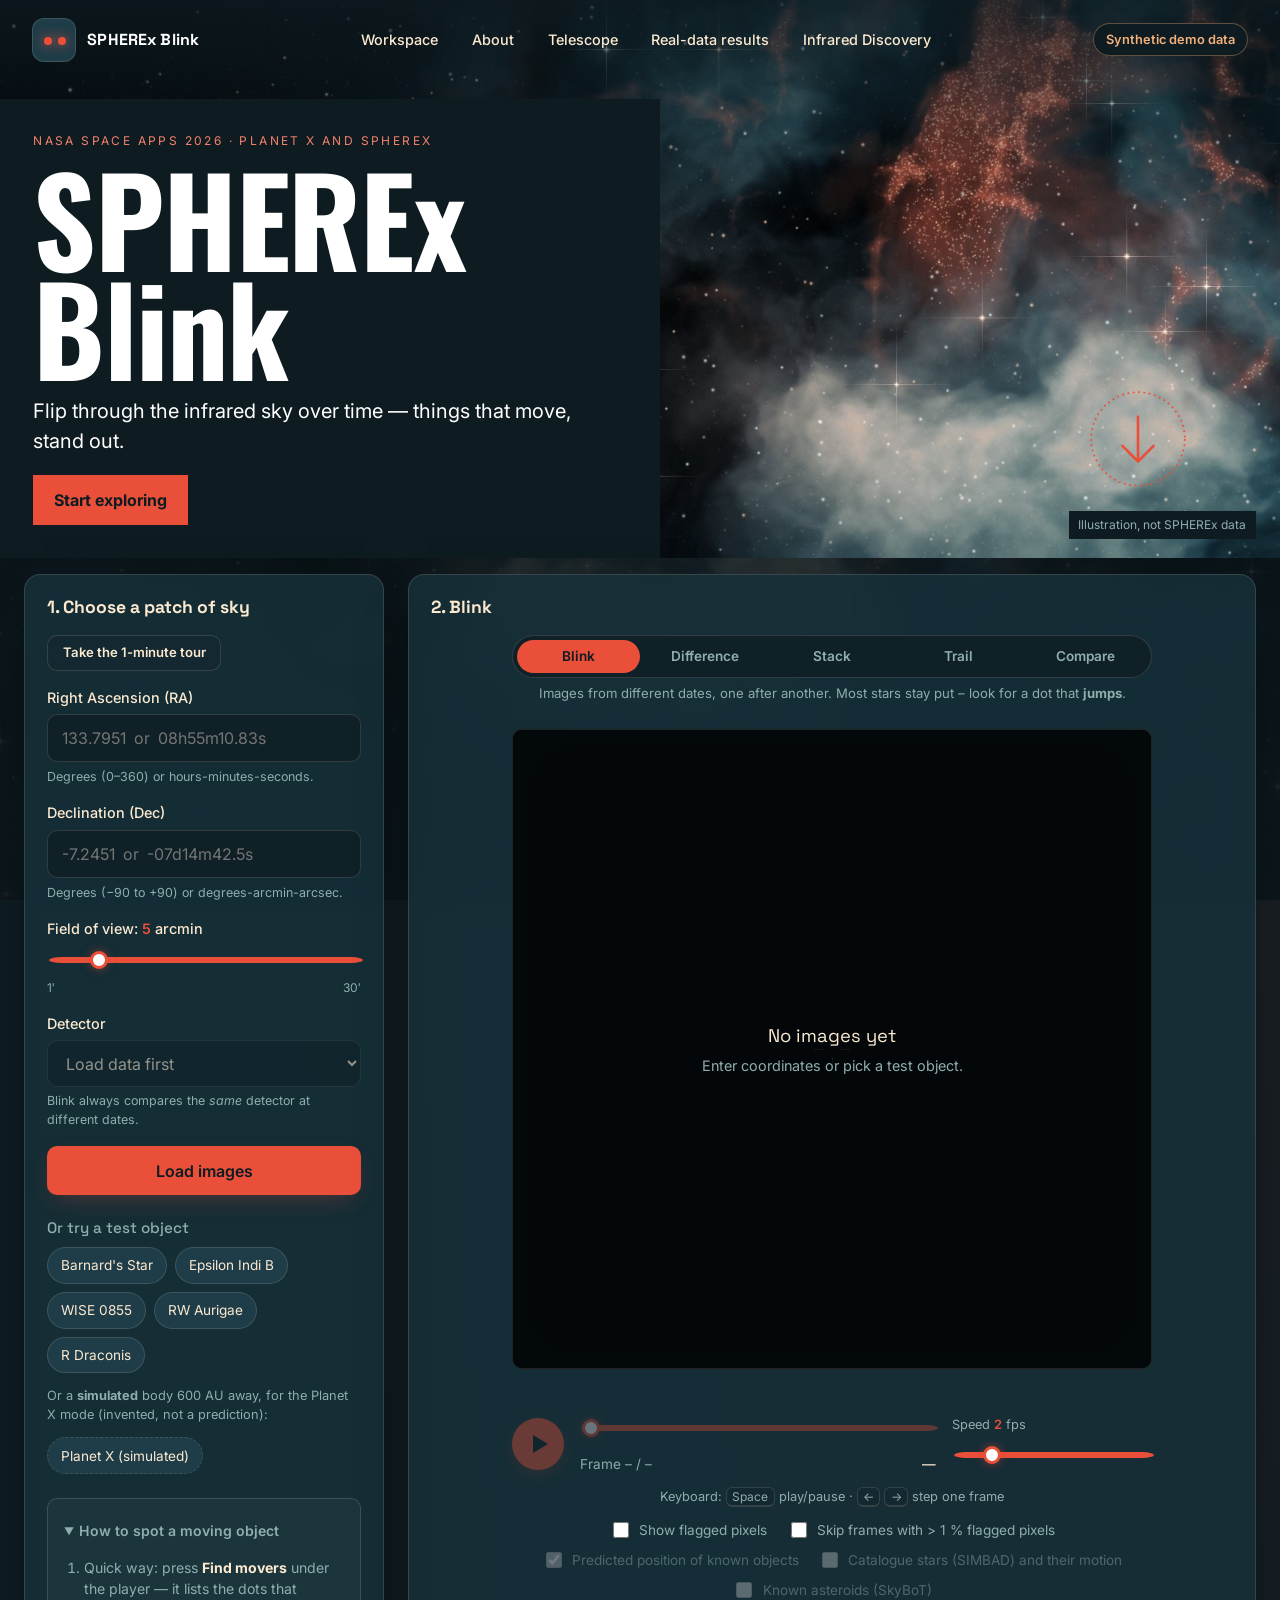
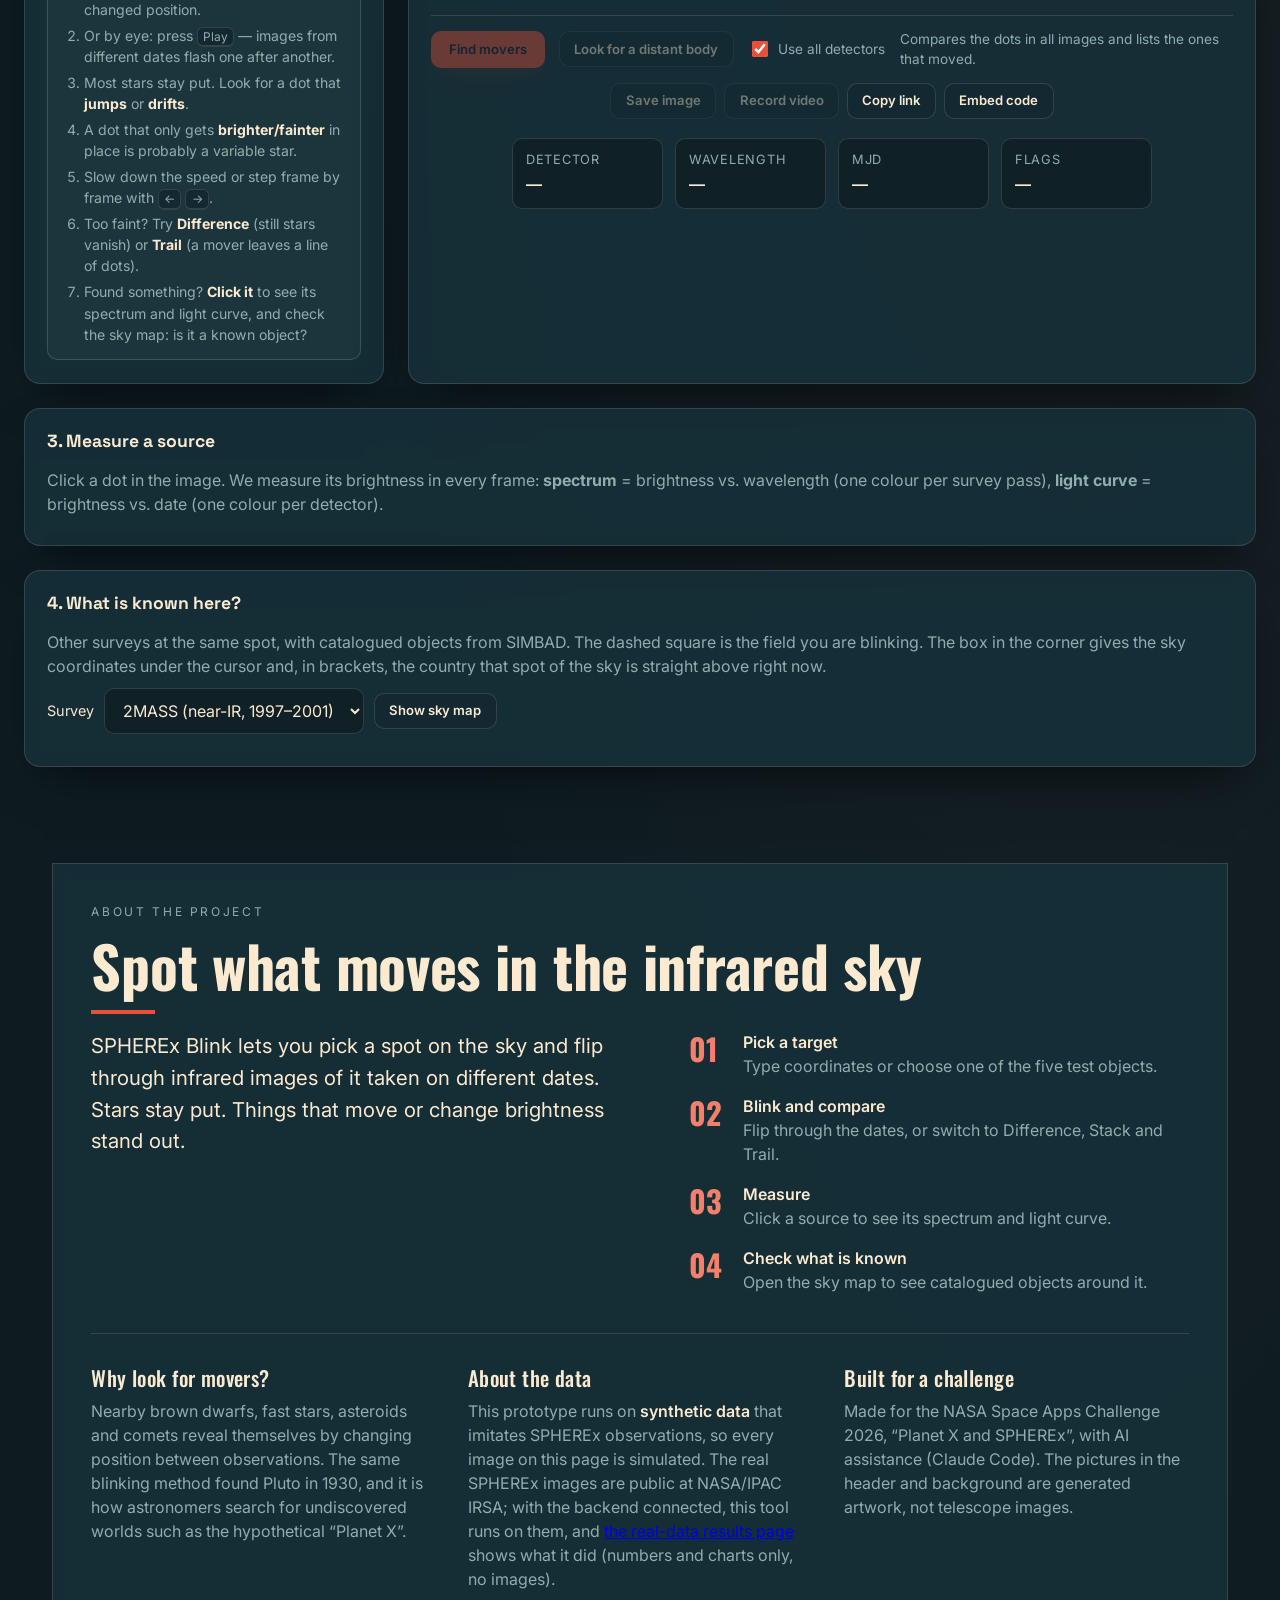
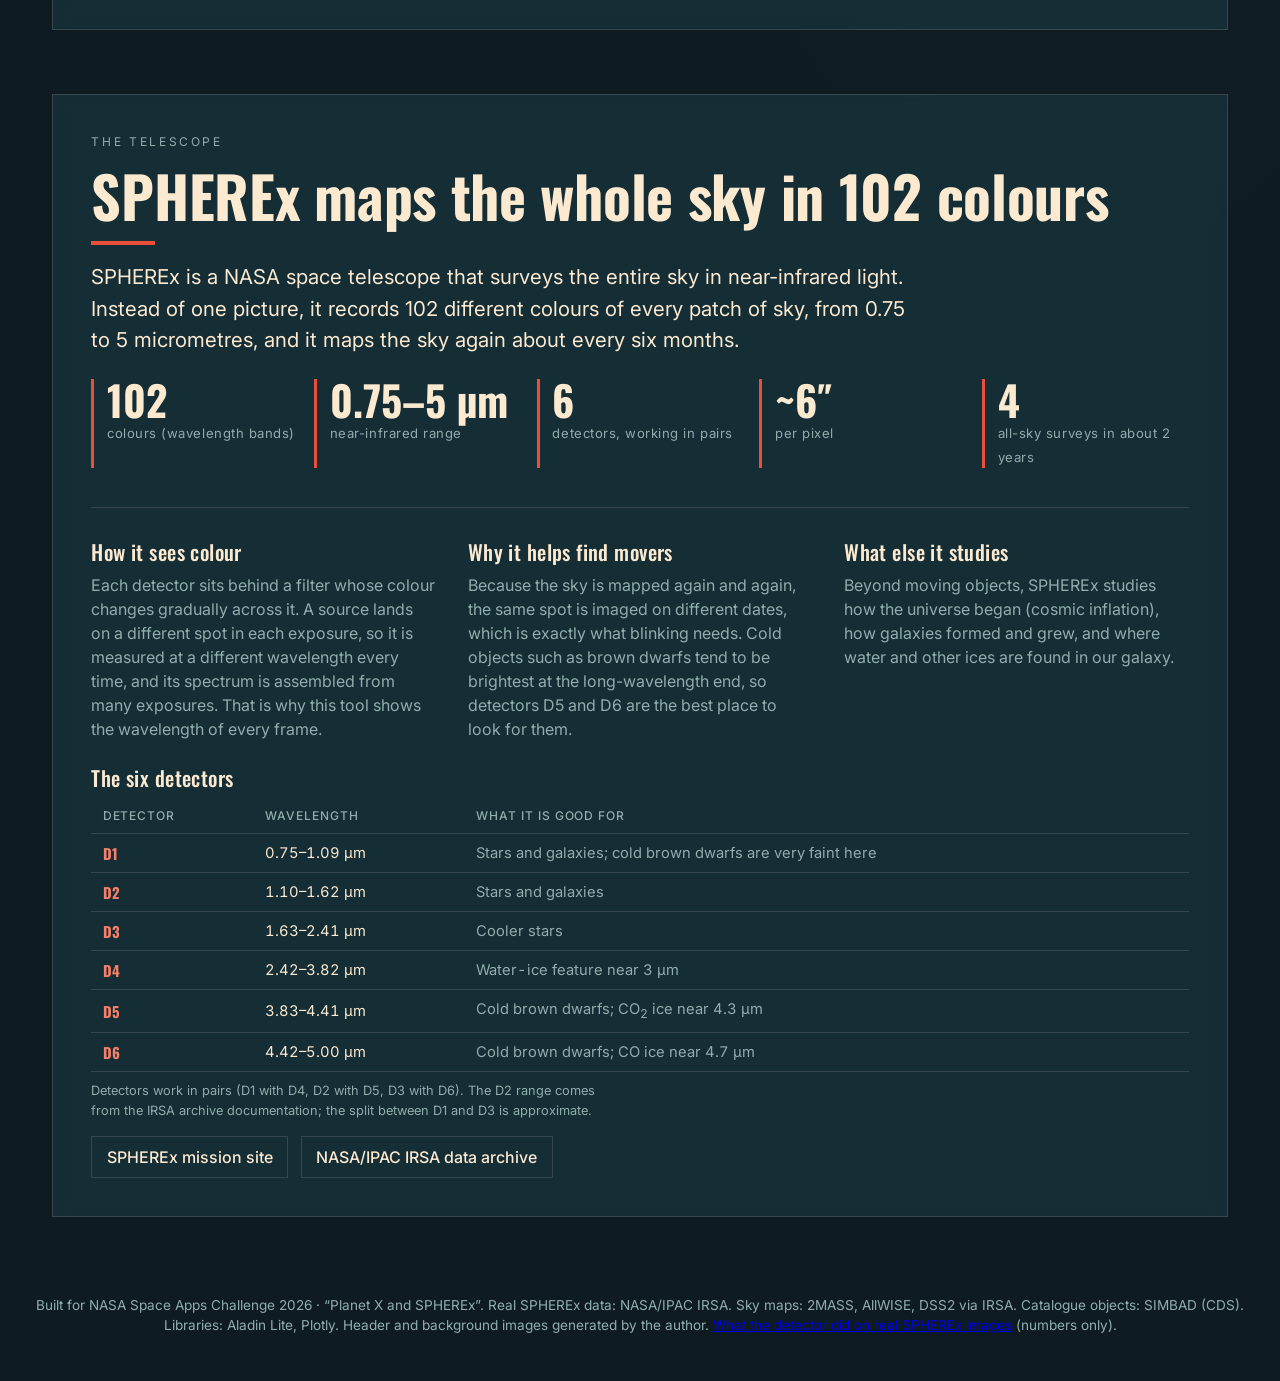
==== frontend/index.html @ 2040c8c5 "Link infrared source explorer from SPHEREx homepage" ====
<!DOCTYPE html>
<html lang="en">
<head>
  <meta charset="UTF-8">
  <meta name="viewport" content="width=device-width, initial-scale=1.0">
  <title>SPHEREx Blink – Spot Moving Objects in the Infrared Sky</title>
  <meta name="description" content="Enter sky coordinates and blink through NASA SPHEREx near-infrared images taken at different times to spot moving objects like brown dwarfs, nearby stars and asteroids.">

  <!-- Google Fonts: Space Grotesk for headings, Inter for body text -->
  <link rel="preconnect" href="https://fonts.googleapis.com">
  <link rel="preconnect" href="https://fonts.gstatic.com" crossorigin>
  <link href="https://fonts.googleapis.com/css2?family=Inter:wght@400;500;600&family=Oswald:wght@500;700&family=Space+Grotesk:wght@500;700&display=swap" rel="stylesheet">

  <script>if (/[?&]embed=1(&|$)/.test(location.search)) document.documentElement.classList.add("embed");</script>   <!-- ?embed=1: workspace only, for an <iframe> -->
  <link rel="stylesheet" href="css/styles.css?v=12">
</head>
<body>
  <!-- Decorative animated starfield behind everything (pure CSS, aria-hidden) -->
  <div class="sky-bg" aria-hidden="true"></div>

  <!-- Hero header: big banner. The picture is a decorative illustration generated by
       scratch/make_nebula.py (own work, no third-party pixels), not SPHEREx data. -->
  <header class="hero" id="top">
    <div class="hero-top">
      <a class="hero-logo" href="#top"><span class="brand-logo" aria-hidden="true"></span><span>SPHEREx Blink</span></a>
      <nav class="hero-nav" aria-label="Page sections"><a href="#workspace">Workspace</a><a href="#about">About</a><a href="#telescope">Telescope</a><a href="results.html">Real-data results</a><a href="infrared-discovery.html">Infrared Discovery</a></nav>
      <span class="badge" id="data-source-badge" title="Which data source is active">Synthetic demo data</span>
    </div>
    <div class="hero-title">
      <p class="hero-eyebrow">NASA Space Apps 2026 &middot; Planet X and SPHEREx</p>
      <h1><span>SPHEREx</span><span>Blink</span></h1>
      <p class="hero-tag">Flip through the infrared sky over time &mdash; things that move, stand out.</p>
      <a class="hero-cta" href="#workspace">Start exploring</a>
    </div>
    <a class="hero-scroll" href="#workspace" aria-label="Scroll down to the workspace">
      <svg viewBox="0 0 120 120" aria-hidden="true" focusable="false">
        <circle class="ring" cx="60" cy="60" r="54" fill="none" stroke="currentColor" stroke-width="2" stroke-dasharray="2 4.2"/>
        <path d="M60 34v50M42 68l18 18 18-18" fill="none" stroke="currentColor" stroke-width="3" stroke-linecap="round" stroke-linejoin="round"/>
      </svg>
    </a>
    <p class="hero-credit">Illustration, not SPHEREx data</p>
  </header>

  <!-- Only visible with ?embed=1 (the banner, which holds the data badge, is hidden then): say what the data is -->
  <p class="embed-note" id="embed-note"></p>

  <main class="layout" id="workspace">
    <!-- ============ LEFT: search controls ============ -->
    <section class="panel controls" aria-labelledby="controls-title">
      <h2 id="controls-title">1. Choose a patch of sky</h2>
      <p class="tour-launch"><button type="button" class="btn btn-small" id="tour-btn">Take the 1-minute tour</button></p>

      <form id="search-form" novalidate>
        <div class="field">
          <label for="ra-input">Right Ascension (RA)</label>
          <input id="ra-input" name="ra" type="text" inputmode="decimal" autocomplete="off"
                 placeholder="133.7951  or  08h55m10.83s" aria-describedby="ra-help ra-error">
          <small id="ra-help" class="help">Degrees (0–360) or hours-minutes-seconds.</small>
          <small id="ra-error" class="error-text" role="alert"></small>
        </div>

        <div class="field">
          <label for="dec-input">Declination (Dec)</label>
          <input id="dec-input" name="dec" type="text" inputmode="decimal" autocomplete="off"
                 placeholder="-7.2451  or  -07d14m42.5s" aria-describedby="dec-help dec-error">
          <small id="dec-help" class="help">Degrees (−90 to +90) or degrees-arcmin-arcsec.</small>
          <small id="dec-error" class="error-text" role="alert"></small>
        </div>

        <div class="field">
          <label for="fov-input">Field of view: <output id="fov-value" for="fov-input">5</output> arcmin</label>
          <input id="fov-input" name="fov" type="range" min="1" max="30" step="1" value="5">
          <div class="range-scale" aria-hidden="true"><span>1′</span><span>30′</span></div>
        </div>

        <div class="field">
          <label for="det-select">Detector</label>
          <!-- Options are filled from the data (step 4). Disabled until we have data. -->
          <select id="det-select" name="det" disabled>
            <option value="">Load data first</option>
          </select>
          <small class="help">Blink always compares the <em>same</em> detector at different dates.</small>
        </div>

        <button type="submit" id="load-btn" class="btn btn-primary">
          <span class="btn-label">Load images</span>
        </button>
      </form>

      <div class="quick-picks">
        <h3>Or try a test object</h3>
        <!-- Buttons get their coordinates from js/targets.js (step 2) -->
        <div id="quick-pick-list" class="chip-list" role="group" aria-label="Test objects"></div>
        <!-- Only with synthetic data: the simulated body exists in js/data/mockSource.js, not in the sky -->
        <div id="planetx-block" class="planetx-block">
          <p class="muted small">Or a <strong>simulated</strong> body 600 AU away, for the Planet X mode (invented, not a prediction):</p>
          <div class="chip-list"><button type="button" class="chip chip-sim" id="planetx-demo-btn" title="Loads a 30 arcmin field with a simulated distant body, then press Look for a distant body">Planet X (simulated)</button></div>
        </div>
      </div>

      <details class="hint" open>
        <summary>How to spot a moving object</summary>
        <ol>
          <li>Quick way: press <strong>Find movers</strong> under the player &mdash; it lists the dots that changed position.</li>
          <li>Or by eye: press <kbd>Play</kbd> &mdash; images from different dates flash one after another.</li>
          <li>Most stars stay put. Look for a dot that <strong>jumps</strong> or <strong>drifts</strong>.</li>
          <li>A dot that only gets <strong>brighter/fainter</strong> in place is probably a variable star.</li>
          <li>Slow down the speed or step frame by frame with <kbd>←</kbd> <kbd>→</kbd>.</li>
          <li>Too faint? Try <strong>Difference</strong> (still stars vanish) or <strong>Trail</strong> (a mover leaves a line of dots).</li>
          <li>Found something? <strong>Click it</strong> to see its spectrum and light curve, and check the sky map: is it a known object?</li>
        </ol>
      </details>
    </section>

    <!-- ============ RIGHT: blink player ============ -->
    <section class="panel player" aria-labelledby="player-title">
      <h2 id="player-title">2. Blink</h2>

      <!-- View modes. Native radio buttons = free keyboard support (arrow keys). -->
      <fieldset class="mode-switch" id="mode-switch">
        <legend class="sr-only">View mode</legend>
        <label><input type="radio" name="mode" value="blink" checked><span>Blink</span></label>
        <label><input type="radio" name="mode" value="diff"><span>Difference</span></label>
        <label><input type="radio" name="mode" value="mean"><span>Stack</span></label>
        <label><input type="radio" name="mode" value="max"><span>Trail</span></label>
        <label><input type="radio" name="mode" value="compare"><span>Compare</span></label>
      </fieldset>
      <p class="mode-help" id="mode-help" aria-live="polite"></p>
      <!-- Compare mode: pick image A, image B and the operation yourself (js/features/compare.js) -->
      <div class="compare-controls" id="compare-controls" hidden>
        <label>Image A <select id="cmp-a"></select></label>
        <label>Operation
          <select id="cmp-op">
            <option value="sub">A − B · what changed</option>
            <option value="add">A + B · deeper picture</option>
          </select>
        </label>
        <label>Image B <select id="cmp-b"></select></label>
      </div>

      <!-- The stage holds the image. aria-live announces status changes to screen readers. -->
      <div class="stage" id="stage">
        <canvas id="blink-canvas" width="512" height="512" aria-label="Blink image" role="img"
                title="Click a source to measure its brightness"></canvas>
        <div class="crosshair" aria-hidden="true"></div>
        <div class="stage-overlay" id="stage-overlay" aria-live="polite">
          <p class="overlay-title">No images yet</p>
          <p class="overlay-sub">Enter coordinates or pick a test object.</p>
          <!-- Progress bar while images preload; hidden unless JS sets a value -->
          <progress id="overlay-progress" class="overlay-progress" max="1" value="0" hidden></progress>
          <button type="button" id="retry-btn" class="btn btn-retry" hidden>Try again</button>
        </div>
      </div>

      <!-- Short, non-blocking notes (e.g. "D1 has no images here, showing D2") -->
      <p id="status-msg" class="status" role="status" aria-live="polite"></p>

      <div class="player-controls" role="group" aria-label="Blink player controls">
        <button type="button" id="play-btn" class="btn btn-icon" aria-label="Play" disabled>
          <span class="icon-play" aria-hidden="true"></span>
        </button>

        <div class="frame-slider">
          <label for="frame-slider" class="sr-only">Frame</label>
          <input id="frame-slider" type="range" min="0" max="0" value="0" disabled>
          <div class="frame-info">
            <span id="frame-counter">Frame – / –</span>
            <span id="frame-date">—</span>
          </div>
        </div>

        <div class="speed">
          <label for="speed-input">Speed <output id="speed-value" for="speed-input">2</output> fps</label>
          <input id="speed-input" type="range" min="0.5" max="10" step="0.5" value="2">
        </div>
      </div>

      <p class="shortcuts" id="shortcuts-hint">
        Keyboard: <kbd>Space</kbd> play/pause &middot; <kbd>←</kbd> <kbd>→</kbd> step one frame
      </p>

      <div class="player-options">
        <label class="check"><input type="checkbox" id="show-flags"> Show flagged pixels</label>
        <label class="check"><input type="checkbox" id="skip-flagged"> Skip frames with &gt; 1&nbsp;% flagged pixels</label>
        <label class="check"><input type="checkbox" id="show-track" checked disabled> Predicted position of known objects</label>
        <label class="check"><input type="checkbox" id="show-catalogue" disabled> Catalogue stars (SIMBAD) and their motion</label>
        <label class="check"><input type="checkbox" id="show-asteroids" disabled> Known asteroids (SkyBoT)</label>
      </div>
      <!-- Filled when a test object is in the field: how far it should move, in pixels -->
      <p class="track-info" id="track-info" aria-live="polite"></p>
      <!-- Filled when "Catalogue stars" is ticked: what SIMBAD lists in this field -->
      <p class="track-info" id="catalogue-info" aria-live="polite"></p>
      <!-- Filled when "Known asteroids" is ticked: which known Solar System bodies cross this field, per image date -->
      <p class="track-info" id="asteroid-info" aria-live="polite"></p>
      <!-- Shown with "Show flagged pixels": what the red means -->
      <p class="flags-legend" id="flags-legend" hidden><span class="swatch" aria-hidden="true"></span> Red = flagged as bad data: hot, cold or dead pixels, overflow, ghosts, transients. Flags that only say &ldquo;a known source is here&rdquo; are ignored. The &ldquo;Flags&rdquo; figure below is the share of red pixels.</p>

      <!-- Find movers: lists dots that change position between dates (js/features/movers.js) -->
      <div class="movers" id="movers">
        <div class="movers-head">
          <button type="button" class="btn btn-primary btn-small" id="find-movers-btn" disabled>Find movers</button>
          <button type="button" class="btn btn-small" id="find-distant-btn" disabled title="Planet X mode: looks for a body in the outer Solar System. It swings back and forth as the Earth goes round the Sun (parallax), so its path is not a straight line, and the size of the swing gives its distance. Needs a wide field (about 30 arcmin).">Look for a distant body</button>
          <label class="check movers-all"><input type="checkbox" id="movers-all-det" checked> Use all detectors</label>
          <p class="movers-status" id="movers-status" role="status" aria-live="polite">Compares the dots in all images and lists the ones that moved.</p>
        </div>
        <ol class="mover-list" id="mover-list" aria-label="Candidate movers" hidden></ol>
        <div class="mover-export" id="mover-export" hidden>
          <button type="button" class="btn btn-small" id="export-csv-btn" title="One line per candidate: position, motion, significance, distance, known object, asteroid check, what the data is, and a link back to this view">Save list (CSV)</button>
          <button type="button" class="btn btn-small" id="export-json-btn" title="The same, as JSON, with the field, the date and a reminder that candidates are not discoveries">Save list (JSON)</button>
        </div>
        <div class="mover-detail" id="mover-detail" hidden>
          <p id="mover-detail-text"></p>
          <p id="mover-colour" class="mover-colour" role="status" aria-live="polite" hidden></p>
          <button type="button" class="btn btn-small" id="mover-map-btn">Check in sky map</button>
          <button type="button" class="btn btn-small" id="mover-spectrum-btn" title="Measure the candidate in every image, where it is on that image's date, and plot flux against wavelength">Spectrum along its path</button>
        </div>
      </div>

      <div class="tools" role="group" aria-label="Save and share">
        <button type="button" class="btn btn-small" id="save-png-btn" disabled>Save image</button>
        <button type="button" class="btn btn-small" id="record-btn" disabled>Record video</button>
        <button type="button" class="btn btn-small" id="copy-link-btn">Copy link</button>
        <button type="button" class="btn btn-small" id="copy-embed-btn" title="HTML to put this view on another web page">Embed code</button>
      </div>

      <!-- Metadata of the current frame -->
      <dl class="meta" id="frame-meta">
        <div><dt>Detector</dt><dd id="meta-det">—</dd></div>
        <div><dt>Wavelength</dt><dd id="meta-wl">—</dd></div>
        <div><dt>MJD</dt><dd id="meta-mjd">—</dd></div>
        <div><dt>Flags</dt><dd id="meta-flags">—</dd></div>
      </dl>

      <!-- "All" detectors: one averaged image per detector. Click one to blink it. -->
      <div class="overview" id="overview" hidden>
        <h3>All detectors <span class="muted">(average of each &middot; click to blink)</span></h3>
        <div class="overview-grid" id="overview-grid"></div>
      </div>
    </section>

    <!-- ============ 3. Measure (spectrum + light curve) ============ -->
    <section class="panel measure" aria-labelledby="measure-title">
      <h2 id="measure-title">3. Measure a source</h2>
      <p class="muted" id="measure-hint">
        Click a dot in the image. We measure its brightness in every frame:
        <strong>spectrum</strong> = brightness vs. wavelength (one colour per survey pass),
        <strong>light curve</strong> = brightness vs. date (one colour per detector).
      </p>
      <p class="measure-pos" id="measure-pos" aria-live="polite"></p>
      <div class="charts" id="charts" hidden>
        <figure class="chart">
          <figcaption id="spectrum-caption">Spectrum at the marked position</figcaption>
          <div id="spectrum-chart" class="chart-box"></div>
        </figure>
        <figure class="chart">
          <figcaption id="lightcurve-caption">Light curve at the marked position</figcaption>
          <div id="lightcurve-chart" class="chart-box"></div>
        </figure>
      </div>
      <p class="muted small" id="measure-note" hidden>
        Flux = background-subtracted sum in a 2-pixel aperture, in image units (not calibrated).
        A <em>moving</em> object is only inside the circle on the dates when it was there –
        that is expected, not an error.
      </p>
      <details class="table-view" id="measure-table-wrap" hidden>
        <summary>Show as table</summary>
        <div class="table-scroll"><table id="measure-table"></table></div>
      </details>
    </section>

    <!-- ============ 4. Sky context (Aladin Lite) ============ -->
    <section class="panel context" aria-labelledby="context-title">
      <h2 id="context-title">4. What is known here?</h2>
      <p class="muted">Other surveys at the same spot, with catalogued objects from SIMBAD.
        The dashed square is the field you are blinking. The box in the corner gives the sky coordinates under the cursor
        and, in brackets, the country that spot of the sky is straight above right now.</p>
      <div class="skyframe" id="sky-frame">
        <div class="context-controls">
          <label for="survey-select">Survey</label>
          <select id="survey-select">
            <option value="2mass">2MASS (near-IR, 1997–2001)</option>
            <option value="allwise">AllWISE (mid-IR, 2010)</option>
            <option value="dss2">DSS2 (optical, 1950s–90s)</option>
          </select>
          <button type="button" class="btn btn-small" id="aladin-btn">Show sky map</button>
          <button type="button" class="btn btn-small" id="sky-full-btn" hidden>Full screen</button>
        </div>
        <div id="aladin-box" class="skymap" hidden></div>
        <p class="muted small" id="aladin-status" aria-live="polite"></p>
        <p class="muted small" id="sky-geo-note" hidden></p>
      </div>
    </section>
  </main>

  <!-- ============ ABOUT THE PROJECT ============ -->
  <section class="info" id="about" aria-labelledby="about-title">
    <div class="info-box">
      <p class="info-kicker">About the project</p>
      <h2 id="about-title">Spot what moves in the infrared sky</h2>
      <div class="info-top">
        <p class="info-lead">SPHEREx Blink lets you pick a spot on the sky and flip through infrared images of it taken on different dates. Stars stay put. Things that move or change brightness stand out.</p>
        <ol class="steps">
          <li><b>Pick a target</b>Type coordinates or choose one of the five test objects.</li>
          <li><b>Blink and compare</b>Flip through the dates, or switch to Difference, Stack and Trail.</li>
          <li><b>Measure</b>Click a source to see its spectrum and light curve.</li>
          <li><b>Check what is known</b>Open the sky map to see catalogued objects around it.</li>
        </ol>
      </div>
      <div class="info-cols">
        <div>
          <h3>Why look for movers?</h3>
          <p>Nearby brown dwarfs, fast stars, asteroids and comets reveal themselves by changing position between observations. The same blinking method found Pluto in 1930, and it is how astronomers search for undiscovered worlds such as the hypothetical &ldquo;Planet X&rdquo;.</p>
        </div>
        <div>
          <h3>About the data</h3>
          <p>This prototype runs on <strong>synthetic data</strong> that imitates SPHEREx observations, so every image on this page is simulated. The real SPHEREx images are public at NASA/IPAC IRSA; with the backend connected, this tool runs on them, and <a href="results.html">the real-data results page</a> shows what it did (numbers and charts only, no images).</p>
        </div>
        <div>
          <h3>Built for a challenge</h3>
          <p>Made for the NASA Space Apps Challenge 2026, &ldquo;Planet X and SPHEREx&rdquo;, with AI assistance (Claude Code). The pictures in the header and background are generated artwork, not telescope images.</p>
        </div>
      </div>
    </div>
  </section>

  <!-- ============ ABOUT THE TELESCOPE ============ -->
  <section class="info" id="telescope" aria-labelledby="telescope-title">
    <div class="info-box">
      <p class="info-kicker">The telescope</p>
      <h2 id="telescope-title">SPHEREx maps the whole sky in 102 colours</h2>
      <p class="info-lead">SPHEREx is a NASA space telescope that surveys the entire sky in near-infrared light. Instead of one picture, it records 102 different colours of every patch of sky, from 0.75 to 5 micrometres, and it maps the sky again about every six months.</p>
      <ul class="stats" aria-label="SPHEREx key numbers">
        <li><b>102</b><span>colours (wavelength bands)</span></li>
        <li><b>0.75&ndash;5 &micro;m</b><span>near-infrared range</span></li>
        <li><b>6</b><span>detectors, working in pairs</span></li>
        <li><b>~6&Prime;</b><span>per pixel</span></li>
        <li><b>4</b><span>all-sky surveys in about 2 years</span></li>
      </ul>
      <div class="info-cols">
        <div>
          <h3>How it sees colour</h3>
          <p>Each detector sits behind a filter whose colour changes gradually across it. A source lands on a different spot in each exposure, so it is measured at a different wavelength every time, and its spectrum is assembled from many exposures. That is why this tool shows the wavelength of every frame.</p>
        </div>
        <div>
          <h3>Why it helps find movers</h3>
          <p>Because the sky is mapped again and again, the same spot is imaged on different dates, which is exactly what blinking needs. Cold objects such as brown dwarfs tend to be brightest at the long-wavelength end, so detectors D5 and D6 are the best place to look for them.</p>
        </div>
        <div>
          <h3>What else it studies</h3>
          <p>Beyond moving objects, SPHEREx studies how the universe began (cosmic inflation), how galaxies formed and grew, and where water and other ices are found in our galaxy.</p>
        </div>
      </div>
      <h3 style="margin-top:1.6rem">The six detectors</h3>
      <table class="det-table">
        <thead><tr><th scope="col">Detector</th><th scope="col">Wavelength</th><th scope="col">What it is good for</th></tr></thead>
        <tbody>
          <tr><td>D1</td><td>0.75&ndash;1.09 &micro;m</td><td>Stars and galaxies; cold brown dwarfs are very faint here</td></tr>
          <tr><td>D2</td><td>1.10&ndash;1.62 &micro;m</td><td>Stars and galaxies</td></tr>
          <tr><td>D3</td><td>1.63&ndash;2.41 &micro;m</td><td>Cooler stars</td></tr>
          <tr><td>D4</td><td>2.42&ndash;3.82 &micro;m</td><td>Water-ice feature near 3 &micro;m</td></tr>
          <tr><td>D5</td><td>3.83&ndash;4.41 &micro;m</td><td>Cold brown dwarfs; CO<sub>2</sub> ice near 4.3 &micro;m</td></tr>
          <tr><td>D6</td><td>4.42&ndash;5.00 &micro;m</td><td>Cold brown dwarfs; CO ice near 4.7 &micro;m</td></tr>
        </tbody>
      </table>
      <p class="info-note">Detectors work in pairs (D1 with D4, D2 with D5, D3 with D6). The D2 range comes from the IRSA archive documentation; the split between D1 and D3 is approximate.</p>
      <div class="info-links">
        <a href="https://spherex.caltech.edu/" target="_blank" rel="noopener">SPHEREx mission site</a>
        <a href="https://irsa.ipac.caltech.edu/" target="_blank" rel="noopener">NASA/IPAC IRSA data archive</a>
      </div>
    </div>
  </section>

  <footer class="site-footer">
    <p>Built for NASA Space Apps Challenge 2026 &middot; &ldquo;Planet X and SPHEREx&rdquo;. Real SPHEREx data: NASA/IPAC IRSA. Sky maps: 2MASS, AllWISE, DSS2 via IRSA. Catalogue objects: SIMBAD (CDS). Libraries: Aladin Lite, Plotly. Header and background images generated by the author. <a href="results.html">What the detector did on real SPHEREx images</a> (numbers only).</p>
  </footer>

  <!-- type="module" lets us use import/export without a bundler.
       NOTE: modules do NOT load from file:// – serve the folder over http. -->
  <script type="module" src="js/main.js"></script>
</body>
</html>
---- frontend/css/styles.css ----
/* =========================================================
   SPHEREx Blink – styles
   Structure:
   1. Design tokens (CSS variables)   4. Panels & form
   2. Base / reset                    5. Player
   3. Header, layout, footer          6. Utilities, responsive, motion
   ========================================================= */

/* ---------- 1. Design tokens ---------- */
:root {
  /* Colors in HSL so we can tweak lightness/alpha easily */
  --bg:          #0E1C22;                    /* near-black teal */
  --bg-2:        #132830;
  --surface:     #17303A;                    /* panels */
  --raised:      #1E3D49;
  --field:       #0F2027;                    /* inputs, small cells */
  --border:      rgb(251 233 208 / .14);
  --text:        #FBE9D0;                    /* cream */
  --text-muted:  #90AEAD;                    /* pale teal */
  --accent:      #EA4F39;                    /* brand orange: fills, dark text on it 4.7:1 */
  --accent-hi:   #F4806A;                    /* lighter coral: text on panels 5.4:1, hover */
  --accent-rgb:  234 79 57;
  --accent-2:    #90AEAD;                    /* pale teal */
  --alt-rgb:     144 174 173;
  --rust:        #874F41;
  --on-accent:   #0E1C22;                    /* text on orange fills */
  --display:     "Oswald", "Space Grotesk", "Inter", sans-serif;
  --warn:        #F2B07B;
  --danger:      #FF8A75;
  --success:     #90AEAD;

  --radius:      16px;
  --radius-sm:   10px;
  --shadow:      0 20px 50px -20px rgb(0 0 0 / .7);
  --font-body:   "Inter", system-ui, sans-serif;
  --font-head:   "Space Grotesk", "Inter", sans-serif;
  --ease:        cubic-bezier(.2, .8, .2, 1);
}

/* ---------- 2. Base ---------- */
*, *::before, *::after { box-sizing: border-box; }

html, body { margin: 0; }

body {
  min-height: 100vh;
  font-family: var(--font-body);
  color: var(--text);
  background: radial-gradient(ellipse at 85% 0%, rgb(var(--accent-rgb) / .07) 0%, transparent 55%),
              var(--bg);
  line-height: 1.5;
}

h1, h2, h3 { font-family: var(--font-head); margin: 0; line-height: 1.2; }

/* Visible focus ring for keyboard users (accessibility) */
:focus-visible { outline: 2px solid var(--accent); outline-offset: 2px; }

kbd {
  font-family: var(--font-body);
  font-size: max(.8em, 12px);
  padding: .1em .45em;
  border: 1px solid var(--border);
  border-bottom-width: 2px;
  border-radius: 6px;
  background: var(--bg-2);
}

/* Decorative twinkling stars: many tiny radial gradients, slowly pulsing */
.sky-bg {
  position: fixed; inset: 0; z-index: -1; pointer-events: none;
  background-image:
    radial-gradient(1px 1px at 10% 20%, #fff8 50%, transparent 51%),
    radial-gradient(1px 1px at 30% 70%, #fff6 50%, transparent 51%),
    radial-gradient(1.5px 1.5px at 55% 30%, #fff9 50%, transparent 51%),
    radial-gradient(1px 1px at 75% 85%, #fff5 50%, transparent 51%),
    radial-gradient(1px 1px at 85% 15%, #fff7 50%, transparent 51%),
    radial-gradient(1.5px 1.5px at 45% 90%, #fff6 50%, transparent 51%),
    radial-gradient(1px 1px at 92% 55%, #fff5 50%, transparent 51%);
  background-size: 400px 400px;
  animation: twinkle 6s ease-in-out infinite alternate;
}
@keyframes twinkle { from { opacity: .45; } to { opacity: 1; } }

/* ---------- 3. Header, layout, footer ---------- */
.site-header {
  display: flex; align-items: center; justify-content: space-between; gap: 1rem;
  max-width: 1280px; margin: 0 auto; padding: 1.5rem 1.5rem .5rem;
}
.brand { display: flex; align-items: center; gap: .9rem; }
.brand h1 { font-size: clamp(1.5rem, 3vw, 2rem); letter-spacing: -.02em; }
.accent { color: var(--accent-hi); }
.tagline { margin: .15rem 0 0; color: var(--text-muted); font-size: .95rem; }

/* Small animated "blinking" logo: two dots that alternate */
.brand-logo {
  position: relative; width: 44px; height: 44px; border-radius: 12px; flex-shrink: 0;
  background: var(--raised);
  border: 1px solid var(--border);
}
.brand-logo::before, .brand-logo::after {
  content: ""; position: absolute; width: 8px; height: 8px; border-radius: 50%;
  background: var(--accent); box-shadow: 0 0 12px var(--accent);
  top: 18px; animation: blink-dot 1.2s steps(1) infinite;
}
.brand-logo::before { left: 11px; }
.brand-logo::after  { left: 25px; animation-delay: .6s; }
@keyframes blink-dot { 0% { opacity: 1; } 50% { opacity: 0; } }

.badge {
  font-size: .8rem; font-weight: 600; padding: .35rem .75rem; border-radius: 999px;
  color: var(--warn); background: rgb(242 176 123 / .12); border: 1px solid rgb(242 176 123 / .35);
}
.badge.real { color: var(--success); background: rgb(var(--alt-rgb) / .14); border-color: rgb(var(--alt-rgb) / .4); }

.layout {
  display: grid;
  grid-template-columns: minmax(280px, 360px) 1fr;
  gap: 1.5rem;
  max-width: 1280px; margin: 0 auto; padding: 1rem 1.5rem 2rem;
}

.site-footer { text-align: center; color: var(--text-muted); font-size: .85rem; padding: 1rem 1.5rem 2rem; }

/* ---------- 4. Panels & form ---------- */
.panel {
  background: var(--surface);
  border: 1px solid var(--border);
  border-radius: var(--radius);
  box-shadow: var(--shadow);
  padding: 1.4rem;
}
.panel h2 { font-size: 1.1rem; margin-bottom: 1rem; color: var(--text); }
.panel h3 { font-size: .95rem; margin-bottom: .6rem; color: var(--text-muted); font-weight: 500; }

.field { display: flex; flex-direction: column; gap: .35rem; margin-bottom: 1rem; }
.field label { font-size: .9rem; font-weight: 500; }
.help { color: var(--text-muted); font-size: .78rem; }
.error-text { color: var(--danger); font-size: .8rem; min-height: 0; }
.error-text:empty { display: none; }

input[type="text"], select {
  width: 100%;
  padding: .7rem .85rem;
  font: inherit; color: var(--text);
  background: var(--field);
  border: 1px solid var(--border);
  border-radius: var(--radius-sm);
  transition: border-color .2s var(--ease), box-shadow .2s var(--ease);
}
input[type="text"]:hover, select:hover:not(:disabled) { border-color: rgb(var(--accent-rgb) / .45); }
input[type="text"]:focus, select:focus {
  outline: none; border-color: var(--accent); box-shadow: 0 0 0 3px rgb(var(--accent-rgb) / .25);
}
input[aria-invalid="true"] { border-color: var(--danger); }
select:disabled { opacity: .55; cursor: not-allowed; }

/* Range sliders – custom track & thumb */
input[type="range"] {
  -webkit-appearance: none; appearance: none;
  width: 100%; height: 6px; border-radius: 999px; cursor: pointer;
  background: var(--accent);
  /* the visible track stays 6 px, but the touch/click target is 24 px tall (WCAG 2.5.8) */
  box-sizing: content-box; padding: 9px 0; background-clip: content-box;
}
input[type="range"]:disabled { opacity: .35; cursor: not-allowed; }
input[type="range"]::-webkit-slider-thumb {
  -webkit-appearance: none; width: 18px; height: 18px; border-radius: 50%;
  background: #fff; border: 3px solid var(--accent); box-shadow: 0 0 10px rgb(var(--accent-rgb) / .5);
  transition: transform .15s var(--ease);
}
input[type="range"]::-moz-range-thumb {
  width: 14px; height: 14px; border-radius: 50%;
  background: #fff; border: 3px solid var(--accent);
}
input[type="range"]:hover::-webkit-slider-thumb { transform: scale(1.15); }
.range-scale { display: flex; justify-content: space-between; font-size: .75rem; color: var(--text-muted); }
output { font-weight: 600; color: var(--accent); }

/* Buttons */
.btn {
  display: inline-flex; align-items: center; justify-content: center; gap: .5rem;
  font: inherit; font-weight: 600; cursor: pointer;
  border: 1px solid var(--border); border-radius: var(--radius-sm);
  color: var(--text); background: var(--bg-2);
  transition: transform .15s var(--ease), box-shadow .2s var(--ease), background .2s;
}
.btn:hover:not(:disabled) { transform: translateY(-1px); }
.btn:active:not(:disabled) { transform: translateY(0); }
.btn:disabled { opacity: .4; cursor: not-allowed; }

.btn-primary {
  width: 100%; padding: .8rem 1rem; border: none; color: var(--on-accent);
  background: var(--accent);
  box-shadow: 0 8px 24px -8px rgb(var(--accent-rgb) / .35);
}
.btn-primary:hover:not(:disabled) { background: var(--accent-hi); box-shadow: 0 10px 30px -6px rgb(var(--accent-rgb) / .45); }
/* Loading state: spinner before the label (toggled by JS in step 6) */
.btn-primary.is-loading .btn-label::before {
  content: ""; display: inline-block; width: 14px; height: 14px; margin-right: .5rem;
  vertical-align: -2px; border: 2px solid currentColor; border-right-color: transparent;
  border-radius: 50%; animation: spin .7s linear infinite;
}
@keyframes spin { to { transform: rotate(360deg); } }

/* Quick-pick chips */
.quick-picks { margin-top: 1.5rem; }
.chip-list { display: flex; flex-wrap: wrap; gap: .5rem; }
.chip {
  font: inherit; font-size: .85rem; cursor: pointer;
  padding: .45rem .8rem; border-radius: 999px;
  color: var(--text); background: var(--raised); border: 1px solid var(--border);
  transition: border-color .2s, background .2s, transform .15s var(--ease);
}
.chip:hover { border-color: var(--accent); background: rgb(var(--accent-rgb) / .12); transform: translateY(-1px); }
.chip[aria-pressed="true"] { border-color: var(--accent); background: rgb(var(--accent-rgb) / .22); }

/* Hint box */
.hint {
  margin-top: 1.5rem; padding: .9rem 1rem; border-radius: var(--radius-sm);
  background: rgb(var(--alt-rgb) / .07); border: 1px solid rgb(var(--alt-rgb) / .25);
  font-size: .88rem;
}
.hint summary { cursor: pointer; font-weight: 600; color: var(--accent-2); }
.hint ol { margin: .6rem 0 0; padding-left: 1.2rem; color: var(--text-muted); }
.hint li + li { margin-top: .3rem; }
.hint strong { color: var(--text); }

/* ---------- 5. Player ---------- */
.player { display: flex; flex-direction: column; }

.stage {
  position: relative;
  width: 100%; max-width: 640px; margin: 0 auto;
  aspect-ratio: 1 / 1;                  /* cutouts are square */
  border-radius: var(--radius-sm);
  overflow: hidden;
  background: #000;
  border: 1px solid var(--border);
  box-shadow: inset 0 0 60px #04090c;
}
#blink-canvas {
  width: 100%; height: 100%; display: block;
  image-rendering: pixelated;           /* keep SPHEREx pixels sharp when scaled up */
}
/* Small crosshair marks the requested RA/Dec (center of the cutout) */
.crosshair {
  position: absolute; left: 50%; top: 50%; width: 36px; height: 36px;
  transform: translate(-50%, -50%); pointer-events: none; opacity: .55;
  background:
    linear-gradient(var(--accent), var(--accent)) center top    / 1px 10px no-repeat,
    linear-gradient(var(--accent), var(--accent)) center bottom / 1px 10px no-repeat,
    linear-gradient(var(--accent), var(--accent)) left center   / 10px 1px no-repeat,
    linear-gradient(var(--accent), var(--accent)) right center  / 10px 1px no-repeat;
}
/* Overlay for empty / loading / error / "no frames" states */
.stage-overlay {
  position: absolute; inset: 0;
  display: flex; flex-direction: column; align-items: center; justify-content: center;
  text-align: center; padding: 1.5rem;
  background: rgb(4 9 12 / .78);
  transition: opacity .3s var(--ease);
}
.stage-overlay.hidden { opacity: 0; pointer-events: none; }
.stage-overlay.error .overlay-title { color: var(--danger); }
.overlay-title { margin: 0; font-family: var(--font-head); font-size: 1.15rem; }
.overlay-sub { margin: .35rem 0 0; color: var(--text-muted); font-size: .9rem; max-width: 36ch; }
.overlay-progress {
  width: min(220px, 70%); height: 6px; margin-top: .9rem;
  appearance: none; -webkit-appearance: none; border: none; border-radius: 999px;
  background: rgb(251 233 208 / .15); overflow: hidden;
}
.overlay-progress::-webkit-progress-bar { background: transparent; }
.overlay-progress::-webkit-progress-value { background: var(--accent); border-radius: 999px; }
.overlay-progress::-moz-progress-bar { background: var(--accent); border-radius: 999px; }
.btn-retry { margin-top: 1rem; padding: .55rem 1.1rem; }
.btn-retry:hover { border-color: var(--accent); }
[hidden] { display: none !important; }

.shortcuts {
  max-width: 640px; width: 100%; margin: .8rem auto 0;
  font-size: .8rem; color: var(--text-muted); text-align: center;
}
/* Shortcuts make no sense on touch-only devices */
@media (hover: none) and (pointer: coarse) { .shortcuts { display: none; } }

.status {
  max-width: 640px; width: 100%; margin: .7rem auto 0; min-height: 1.2em;
  font-size: .85rem; color: var(--warn); text-align: center;
}
.status:empty { visibility: hidden; }

.player-controls {
  display: grid;
  grid-template-columns: auto 1fr minmax(140px, 200px);
  align-items: center; gap: 1rem;
  max-width: 640px; width: 100%; margin: 1.1rem auto 0;
}
.btn-icon {
  width: 52px; height: 52px; border-radius: 50%; border: none;
  background: var(--accent);
  box-shadow: 0 6px 20px -6px rgb(var(--accent-rgb) / .5);
}
/* Play triangle and pause bars drawn with CSS (no icon font needed) */
.icon-play {
  width: 0; height: 0; margin-left: 4px;
  border-left: 15px solid var(--on-accent);
  border-top: 9px solid transparent; border-bottom: 9px solid transparent;
}
.icon-pause {
  width: 14px; height: 18px;
  border-left: 5px solid var(--on-accent); border-right: 5px solid var(--on-accent);
}
.frame-info {
  display: flex; justify-content: space-between; gap: .5rem;
  margin-top: .45rem; font-size: .85rem; color: var(--text-muted);
  font-variant-numeric: tabular-nums;   /* digits don't jump while playing */
}
#frame-counter { white-space: nowrap; }
#frame-date { color: var(--text); font-weight: 500; text-align: right; }
.speed label { display: block; font-size: .8rem; color: var(--text-muted); margin-bottom: .45rem; }

.meta {
  display: grid; grid-template-columns: repeat(4, 1fr); gap: .75rem;
  max-width: 640px; width: 100%; margin: 1.2rem auto 0;
}
.meta > div {
  padding: .7rem .8rem; border-radius: var(--radius-sm);
  background: var(--field); border: 1px solid var(--border);
}
.meta dt { font-size: .8rem; text-transform: uppercase; letter-spacing: .06em; color: var(--text-muted); }
.meta dd { margin: .2rem 0 0; font-weight: 600; font-variant-numeric: tabular-nums; }

/* ---------- 6. Utilities, responsive, motion ---------- */
.sr-only {
  position: absolute; width: 1px; height: 1px; padding: 0; margin: -1px;
  overflow: hidden; clip: rect(0 0 0 0); white-space: nowrap; border: 0;
}

@media (max-width: 860px) {
  .layout { grid-template-columns: 1fr; }
  .player { order: -1; }                /* on phones, show the image first */
  .meta { grid-template-columns: repeat(2, 1fr); }
}
@media (max-width: 480px) {
  .player-controls { grid-template-columns: auto 1fr; }
  .speed { grid-column: 1 / -1; }
  .site-header { flex-wrap: wrap; }
}

/* Respect users who disabled animations in their OS */
@media (prefers-reduced-motion: reduce) {
  *, *::before, *::after { animation: none !important; transition: none !important; }
}

/* =========================================================
   7. Stretch features: view modes, options, tools, overview,
      measurement charts, sky context
   ========================================================= */
.muted { color: var(--text-muted); }
.small { font-size: .8rem; }

/* Segmented control made of native radios (keyboard: arrow keys) */
.mode-switch {
  display: flex; gap: .25rem; margin: 0 auto .4rem; padding: .25rem;
  max-width: 640px; width: 100%;
  border: 1px solid var(--border); border-radius: 999px; background: var(--field);
}
.mode-switch label { flex: 1; position: relative; }
.mode-switch input { position: absolute; opacity: 0; inset: 0; margin: 0; cursor: pointer; }
.mode-switch span {
  display: block; text-align: center; padding: .4rem .5rem; border-radius: 999px;
  font-size: .85rem; font-weight: 600; color: var(--text-muted);
  transition: background .2s, color .2s;
}
.mode-switch input:checked + span {
  color: var(--on-accent); background: var(--accent);
}
.mode-switch input:focus-visible + span { outline: 2px solid var(--accent); outline-offset: 2px; }
.mode-switch input:disabled + span { opacity: .4; }
.mode-help {
  max-width: 640px; width: 100%; margin: 0 auto .7rem; min-height: 2.6em;
  font-size: .82rem; color: var(--text-muted); text-align: center;
}
.mode-help .swatch { display: inline-block; width: .8em; height: .8em; border-radius: 2px; vertical-align: -1px; }

/* Legend of the red flagged pixels */
.flags-legend { margin: .4rem 0 0; font-size: .8rem; color: var(--text-muted); }
.flags-legend .swatch { display: inline-block; width: .8em; height: .8em; border-radius: 2px; vertical-align: -1px; background: rgb(255 40 60); }

/* ?embed=1 (the page inside an <iframe> on another site): only the workspace, no banner, about or footer */
.embed .hero, .embed #about, .embed #telescope, .embed footer { display: none; }
.embed .layout { padding-top: .75rem; }
.embed-note { display: none; }
.embed .embed-note { display: block; margin: 0; padding: .6rem clamp(1rem, 3vw, 2rem) 0; font-size: .8rem; color: var(--text-muted); }

/* Compare mode: image A, the operation, image B */
.compare-controls {
  display: grid; grid-template-columns: 1fr minmax(9.5rem, auto) 1fr; gap: .5rem;
  max-width: 640px; width: 100%; margin: 0 auto .7rem;
}
.compare-controls label { display: grid; gap: .2rem; min-width: 0; font-size: .78rem; color: var(--text-muted); }
.compare-controls select { width: 100%; min-width: 0; text-overflow: ellipsis; }
@media (max-width: 560px) { .compare-controls { grid-template-columns: 1fr; } }

#blink-canvas { cursor: crosshair; }

.player-options, .tools {
  display: flex; flex-wrap: wrap; gap: .5rem 1.2rem; justify-content: center;
  max-width: 640px; width: 100%; margin: .8rem auto 0; font-size: .85rem;
}
.check { display: inline-flex; align-items: center; gap: .45rem; cursor: pointer; color: var(--text-muted); }
.check input { accent-color: var(--accent); width: 16px; height: 16px; }
.check:has(input:disabled) { opacity: .45; cursor: not-allowed; }
.tools { gap: .5rem; }
.btn-small { padding: .45rem .9rem; font-size: .82rem; }
.btn-small:hover:not(:disabled) { border-color: var(--accent); }
.btn-small.recording { border-color: var(--danger); color: var(--danger); }

/* Detector overview */
.overview { max-width: 640px; width: 100%; margin: 1.4rem auto 0; }
.overview h3 { font-size: .95rem; margin-bottom: .6rem; }
.overview h3 .muted { font-family: var(--font-body); font-weight: 400; font-size: .8rem; }
.overview-grid { display: grid; grid-template-columns: repeat(auto-fill, minmax(92px, 1fr)); gap: .6rem; }
.overview-item {
  font: inherit; color: var(--text); cursor: pointer; padding: .35rem;
  border: 1px solid var(--border); border-radius: var(--radius-sm); background: var(--field);
  display: flex; flex-direction: column; gap: .3rem; text-align: left;
  transition: border-color .2s, transform .15s var(--ease);
}
.overview-item:hover { border-color: var(--accent); transform: translateY(-1px); }
.overview-item[aria-pressed="true"] { border-color: var(--accent); box-shadow: 0 0 0 1px var(--accent); }
.overview-item canvas { width: 100%; aspect-ratio: 1; image-rendering: pixelated; border-radius: 6px; background: #000; }
.overview-item .ov-name { font-weight: 600; font-size: .82rem; }
.overview-item .ov-sub { font-size: .8rem; color: var(--text-muted); }

/* Second row: full-width panels */
.measure, .context { grid-column: 1 / -1; }
.measure p, .context p { margin: .4rem 0; }
.measure-pos { font-variant-numeric: tabular-nums; font-size: .88rem; }
.charts { display: grid; grid-template-columns: 1fr 1fr; gap: 1rem; margin-top: .6rem; }
.chart { margin: 0; padding: .6rem; border: 1px solid var(--border); border-radius: var(--radius-sm); background: #0F2027; }
.chart figcaption { font-size: .85rem; font-weight: 600; margin: 0 0 .3rem .3rem; }
.chart-box { width: 100%; height: 300px; }
.table-view { margin-top: .6rem; font-size: .85rem; }
.table-view summary { cursor: pointer; color: var(--accent); }
.table-scroll { max-height: 260px; overflow: auto; margin-top: .4rem; }
.table-view table { border-collapse: collapse; width: 100%; font-variant-numeric: tabular-nums; }
.table-view th, .table-view td { padding: .3rem .6rem; border-bottom: 1px solid var(--border); text-align: right; white-space: nowrap; }
.table-view th:first-child, .table-view td:first-child { text-align: left; }
.table-view th { position: sticky; top: 0; background: var(--bg-2); color: var(--text-muted); font-weight: 600; }

.context-controls { display: flex; flex-wrap: wrap; align-items: center; gap: .6rem; margin: .6rem 0; }
.context-controls label { font-size: .9rem; }
.context-controls select { width: auto; min-width: 220px; }
.skymap { position: relative; width: 100%; height: 440px; border-radius: var(--radius-sm); overflow: hidden; border: 1px solid var(--border); }
/* Coordinates of the cursor (or of the map centre) with, in brackets, the country that sky point is straight above (skyGeo.js) */
.sky-readout {
  position: absolute; left: .5rem; bottom: 2.6rem; z-index: 5; max-width: calc(100% - 1rem); pointer-events: none;   /* above Aladin's own zoom / field-of-view control (bottom left) */
  padding: .3rem .6rem; border-radius: 8px; border: 1px solid var(--border);
  background: rgb(14 28 34 / .86); color: var(--text); font-size: .8rem; line-height: 1.35; font-variant-numeric: tabular-nums;
}
.sky-readout:empty { display: none; }

/* Full-screen map: the frame (controls + map + status line) fills the screen.
   `is-fullscreen` = real Fullscreen API or CSS fallback; `is-fallback` = CSS fallback only (see fullscreen.js). */
.skyframe.is-fullscreen {
  display: flex; flex-direction: column; gap: .5rem; box-sizing: border-box;
  width: 100%; height: 100%; padding: .75rem 1rem; overflow: auto;   /* scrolls only on tiny screens */
  background: var(--bg);
}
.skyframe.is-fullscreen .context-controls { margin: 0; }
.skyframe.is-fullscreen .skymap { flex: 1 1 auto; height: auto; min-height: 14rem; }
.skyframe.is-fullscreen .muted { margin: 0; }
.skyframe.is-fallback { position: fixed; inset: 0; z-index: 1000; height: 100dvh; }
.panel.no-blur { backdrop-filter: none; -webkit-backdrop-filter: none; }
html.fs-locked { overflow: hidden; }

@media (max-width: 860px) {
  .charts { grid-template-columns: 1fr; }
  .skymap { height: 340px; }
}
@media (max-width: 480px) {
  .mode-switch span { font-size: .78rem; padding: .4rem .2rem; }
  .context-controls select { min-width: 0; width: 100%; }
}

/* Predicted-track info line (green = same colour as the overlay ticks) */
.track-info {
  max-width: 640px; width: 100%; margin: .6rem auto 0; font-size: .8rem; text-align: center;
  color: var(--text-muted);
}
.track-info:empty { display: none; }
.track-info::before { content: "◆ "; color: #FBE9D0; }

/* Find movers: button + status, ranked list, details of the selected candidate */
.movers { margin-top: .9rem; padding-top: .8rem; border-top: 1px solid var(--border); }
.movers-head { display: flex; flex-wrap: wrap; align-items: center; gap: .6rem .9rem; }
.movers-head .btn-primary { width: auto; padding: .55rem 1.1rem; }
.movers-status { flex: 1 1 14rem; margin: 0; font-size: .85rem; color: var(--text-muted); }
.movers-all { font-size: .85rem; }
.mover-list { list-style: none; margin: .7rem 0 0; padding: 0; display: grid; gap: .4rem; }
.mover-item {
  display: grid; grid-template-columns: auto 1fr; column-gap: .75rem; align-items: baseline;
  width: 100%; text-align: left; font: inherit; cursor: pointer;
  padding: .55rem .8rem; border-radius: var(--radius-sm);
  color: var(--text); background: var(--raised); border: 1px solid var(--border);
  transition: border-color .2s, background .2s;
}
.mover-item:hover { border-color: var(--accent); background: rgb(var(--accent-rgb) / .12); }
.mover-item[aria-pressed="true"] { border-color: var(--accent); background: rgb(var(--accent-rgb) / .22); }
.mover-rank { grid-row: 1 / span 2; font-family: var(--display); font-weight: 700; font-size: 1.15rem; color: #FF9A86; }   /* lighter than --accent-hi: 4.48:1 was just under the 4.5:1 minimum */
.mover-main { font-weight: 600; }
.mover-sub { font-size: .8rem; color: var(--text-muted); }
.mover-detail {
  margin-top: .6rem; padding: .7rem .8rem; font-size: .85rem;
  border-left: 3px solid var(--accent); border-radius: 0 var(--radius-sm) var(--radius-sm) 0;
  background: rgb(var(--accent-rgb) / .08);
}
.mover-detail p { margin: 0 0 .55rem; }
.mover-detail .btn + .btn { margin-left: .4rem; }
.mover-export { margin-top: .6rem; display: flex; flex-wrap: wrap; gap: .5rem; }
summary { padding-block: .4rem; cursor: pointer; }          /* a 21 px tall summary is a small target */

/* Phones, tablets and projectors with a touch screen: every control at least 44 px high (the usual comfortable touch size) */
@media (pointer: coarse) {
  .btn, .btn-small, .chip, .mover-item, .hero-nav a, summary { min-height: 44px; }
  .check { min-height: 44px; }
  .check input { width: 22px; height: 22px; }
  input[type="range"] { padding: 18px 0; }                  /* 6 px track inside a 42 px band */
}

/* Guided tour (js/features/tour.js): a spotlight with a huge shadow dims the rest of the page */
.tour-spot {
  position: fixed; z-index: 1000; pointer-events: none;
  border-radius: var(--radius-sm); outline: 2px solid var(--accent);
  box-shadow: 0 0 0 100vmax rgb(5 12 16 / .72);
}
.tour-card {
  position: fixed; z-index: 1001; box-sizing: border-box; width: min(22rem, calc(100vw - 1rem));
  padding: 1rem 1.1rem; border-radius: var(--radius-sm);
  color: var(--text); background: var(--raised); border: 1px solid var(--accent);
  box-shadow: 0 10px 30px rgb(0 0 0 / .5);
}
.tour-count { margin: 0 0 .2rem; font-size: .75rem; letter-spacing: .08em; text-transform: uppercase; color: var(--text-muted); }
.tour-title { margin: 0 0 .4rem; font-size: 1.05rem; }
.tour-text { margin: 0 0 .9rem; font-size: .9rem; line-height: 1.45; }
.tour-actions { display: flex; align-items: center; gap: .5rem; }
.tour-spacer { flex: 1; }
.tour-card .btn-primary { width: auto; }
.tour-card button:focus-visible { outline: 2px solid var(--accent-hi); outline-offset: 2px; }
@media (prefers-reduced-motion: no-preference) { .tour-spot { transition: top .25s, left .25s, width .25s, height .25s; } }
.mover-colour { color: var(--text-muted); }
.chip-sim { border-style: dashed; }          /* the simulated object: not one of the real test objects */

/* =========================================================
   8. Hero header (photo banner)
   ========================================================= */
.hero {
  --ink: #0E1C22; --cta: var(--accent); --cta-hover: var(--accent-hi); --peach: var(--accent-hi);
  position: relative; isolation: isolate; overflow: hidden;
  min-height: clamp(400px, 62vh, 620px);
  display: flex; flex-direction: column; justify-content: space-between;
  background: #0b0d0c;
}
/* Legibility scrim behind the top bar (functional, not decorative) */
.hero::before {
  content: ""; position: absolute; inset: 0 0 auto 0; height: 38%; z-index: -1;
  background: linear-gradient(to bottom, rgb(14 28 34 / .78), transparent);
}
.hero-top {
  display: flex; align-items: center; justify-content: space-between; gap: 1rem;
  padding: 1.1rem clamp(1rem, 3vw, 2rem);
}
.hero-logo {
  display: inline-flex; align-items: center; gap: .7rem; color: #fff; text-decoration: none;
  font-family: var(--font-head); font-weight: 700; letter-spacing: .01em;
}
.hero .badge { background: var(--ink); }
.hero-title {
  align-self: flex-start; width: min(100%, 660px);
  background: var(--ink); color: #fff;
  padding: clamp(1rem, 2.6vw, 2.4rem);
}
.hero-eyebrow {
  margin: 0 0 .8rem; font-size: .75rem; letter-spacing: .2em; text-transform: uppercase; color: var(--peach);
}
.hero h1 {
  font-family: var(--display); font-size: clamp(3.4rem, 10vw, 7.6rem); line-height: .9; letter-spacing: -.01em; font-weight: 700;
}
.hero h1 span { display: block; }
.hero-tag { margin: .9rem 0 0; max-width: 28em; font-size: clamp(1rem, 1.6vw, 1.25rem); color: #fff; }
.hero-cta {
  display: inline-block; margin-top: 1.2rem; padding: .8rem 1.3rem;
  background: var(--cta); color: var(--ink); font-weight: 700; text-decoration: none;
  transition: background .2s var(--ease);
}
.hero-cta:hover { background: var(--cta-hover); }
.hero-credit {
  position: absolute; right: clamp(.8rem, 2vw, 1.5rem); bottom: clamp(.8rem, 2vw, 1.2rem); margin: 0;
  background: var(--ink); color: var(--text-muted); font-size: .75rem; padding: .3rem .6rem;
}
html { scroll-behavior: smooth; }
@media (max-width: 560px) {
  .hero { min-height: 460px; }
  .hero-title { width: 100%; }
  .hero-credit { top: 3.8rem; bottom: auto; }
}
@media (prefers-reduced-motion: reduce) { html { scroll-behavior: auto; } }

/* =========================================================
   9. Photo backgrounds (our own generated nebula, scratch/make_nebula.py)
   ========================================================= */
/* Hero picture: scaled from the left edge so the nebula sits in the right half,
   away from the title block. Scale >= 1 keeps the picture covering the banner. */
.hero::after {
  content: ""; position: absolute; inset: 0; z-index: -2;
  background: url("../img/header-nebula-hd.jpg") center / cover no-repeat;
  transform: scale(1.5); transform-origin: 0% 62%;
}
/* Page background: fixed, darkened in steps so text on it keeps its contrast */
body::before {
  content: ""; position: fixed; inset: 0; z-index: -2; pointer-events: none;
  background:
    linear-gradient(to bottom, rgb(14 28 34 / .30), rgb(14 28 34 / .78)),
    url("../img/bg-nebula.jpg") center / cover no-repeat;
}
/* Panels let a little of the background through */
.panel {
  background: rgb(23 48 58 / .86);
  backdrop-filter: blur(8px); -webkit-backdrop-filter: blur(8px);
}
@media (max-width: 560px) {
  .hero::after { transform: scale(1.12); transform-origin: 62% 40%; }
}

/* =========================================================
   10. Hero extras (nav, scroll ring) and info sections
   ========================================================= */
.hero-nav { display: flex; gap: 1.4rem; font-size: .9rem; }
.hero-nav a { color: var(--text); text-decoration: none; font-weight: 500; display: inline-block; padding: .4rem .35rem; }
.hero-nav a:hover { color: var(--accent-hi); text-decoration: underline; }
.hero-scroll {
  position: absolute; right: clamp(1rem, 7vw, 6rem); bottom: 4.2rem; width: 104px; height: 104px;
  display: grid; place-items: center; color: var(--accent); text-decoration: none;
}
.hero-scroll:hover { color: var(--accent-hi); }
.hero-scroll svg { width: 100%; height: 100%; }
.hero-scroll .ring { transform-origin: 50% 50%; animation: spin-slow 40s linear infinite; }
@keyframes spin-slow { to { transform: rotate(360deg); } }
@media (prefers-reduced-motion: reduce) { .hero-scroll .ring { animation: none; } }
@media (max-width: 720px) { .hero-scroll, .hero-nav { display: none; } }

.info { max-width: 1240px; margin: 0 auto; padding: clamp(2rem, 5vw, 4rem) clamp(1rem, 3vw, 2rem) 0; }
.info:last-of-type { padding-bottom: clamp(1.5rem, 4vw, 3rem); }
.info-box {
  background: rgb(23 48 58 / .86); backdrop-filter: blur(8px); -webkit-backdrop-filter: blur(8px);
  border: 1px solid var(--border); padding: clamp(1.2rem, 3vw, 2.6rem);
}
.info-kicker { margin: 0 0 .6rem; font-size: .75rem; letter-spacing: .22em; text-transform: uppercase; color: var(--accent-hi); }
.info h2 {
  margin: 0 0 1rem; font-family: var(--display); font-weight: 700; color: var(--text);
  font-size: clamp(2rem, 5vw, 3.6rem); line-height: 1; letter-spacing: -.005em;
}
.info h2::after { content: ""; display: block; width: 64px; height: 4px; margin-top: 1rem; background: var(--accent); }
.info h3 { margin: 0 0 .5rem; font-family: var(--display); font-weight: 500; font-size: 1.3rem; letter-spacing: .02em; color: var(--text); }
.info p { margin: 0 0 1rem; max-width: 64ch; color: var(--text-muted); }
.info strong { color: var(--text); font-weight: 600; }
.info p.info-lead { color: var(--text); font-size: clamp(1.05rem, 1.6vw, 1.3rem); line-height: 1.55; }
.info-top { display: grid; grid-template-columns: 1.1fr 1fr; gap: clamp(1.2rem, 4vw, 3rem); align-items: start; }
.steps { list-style: none; counter-reset: step; margin: 0; padding: 0; display: grid; gap: 1rem; }
.steps li { counter-increment: step; position: relative; padding-left: 3.4rem; color: var(--text-muted); }
.steps li::before {
  content: counter(step, decimal-leading-zero); position: absolute; left: 0; top: -.25rem;
  font-family: var(--display); font-weight: 700; font-size: 1.9rem; color: var(--accent-hi);
}
.steps b { display: block; color: var(--text); font-weight: 600; }
.info-cols {
  display: grid; grid-template-columns: repeat(auto-fit, minmax(240px, 1fr)); gap: clamp(1rem, 3vw, 2rem);
  margin-top: clamp(1.4rem, 3vw, 2.4rem); padding-top: clamp(1.2rem, 3vw, 2rem); border-top: 1px solid var(--border);
}
.info-cols p { margin-bottom: 0; }
.stats { display: grid; grid-template-columns: repeat(auto-fit, minmax(130px, 1fr)); gap: 1rem; margin: 1.4rem 0 0; padding: 0; list-style: none; }
.stats li { padding-left: .8rem; border-left: 3px solid var(--accent); }
.stats b { display: block; font-family: var(--display); font-weight: 700; font-size: clamp(1.8rem, 3.4vw, 2.6rem); line-height: 1; color: var(--text); }
.stats span { font-size: .82rem; letter-spacing: .04em; color: var(--text-muted); }
.det-table { width: 100%; margin-top: .4rem; border-collapse: collapse; font-size: .92rem; font-variant-numeric: tabular-nums; }
.det-table th, .det-table td { padding: .5rem .7rem; text-align: left; border-bottom: 1px solid var(--border); }
.det-table th { font-weight: 500; font-size: .75rem; letter-spacing: .08em; text-transform: uppercase; color: var(--text-muted); }
.det-table td { color: var(--text); }
.det-table td:first-child { font-family: var(--display); font-weight: 700; color: var(--accent-hi); }
.det-table td:last-child { color: var(--text-muted); }
.info-note { font-size: .8rem !important; margin-top: .6rem !important; }
.info-links { display: flex; flex-wrap: wrap; gap: .8rem; margin-top: 1rem; }
.info-links a { padding: .5rem .9rem; border: 1px solid var(--border); color: var(--text); text-decoration: none; font-weight: 500; }
.info-links a:hover { border-color: var(--accent); color: var(--accent-hi); }
@media (max-width: 860px) { .info-top { grid-template-columns: 1fr; } }
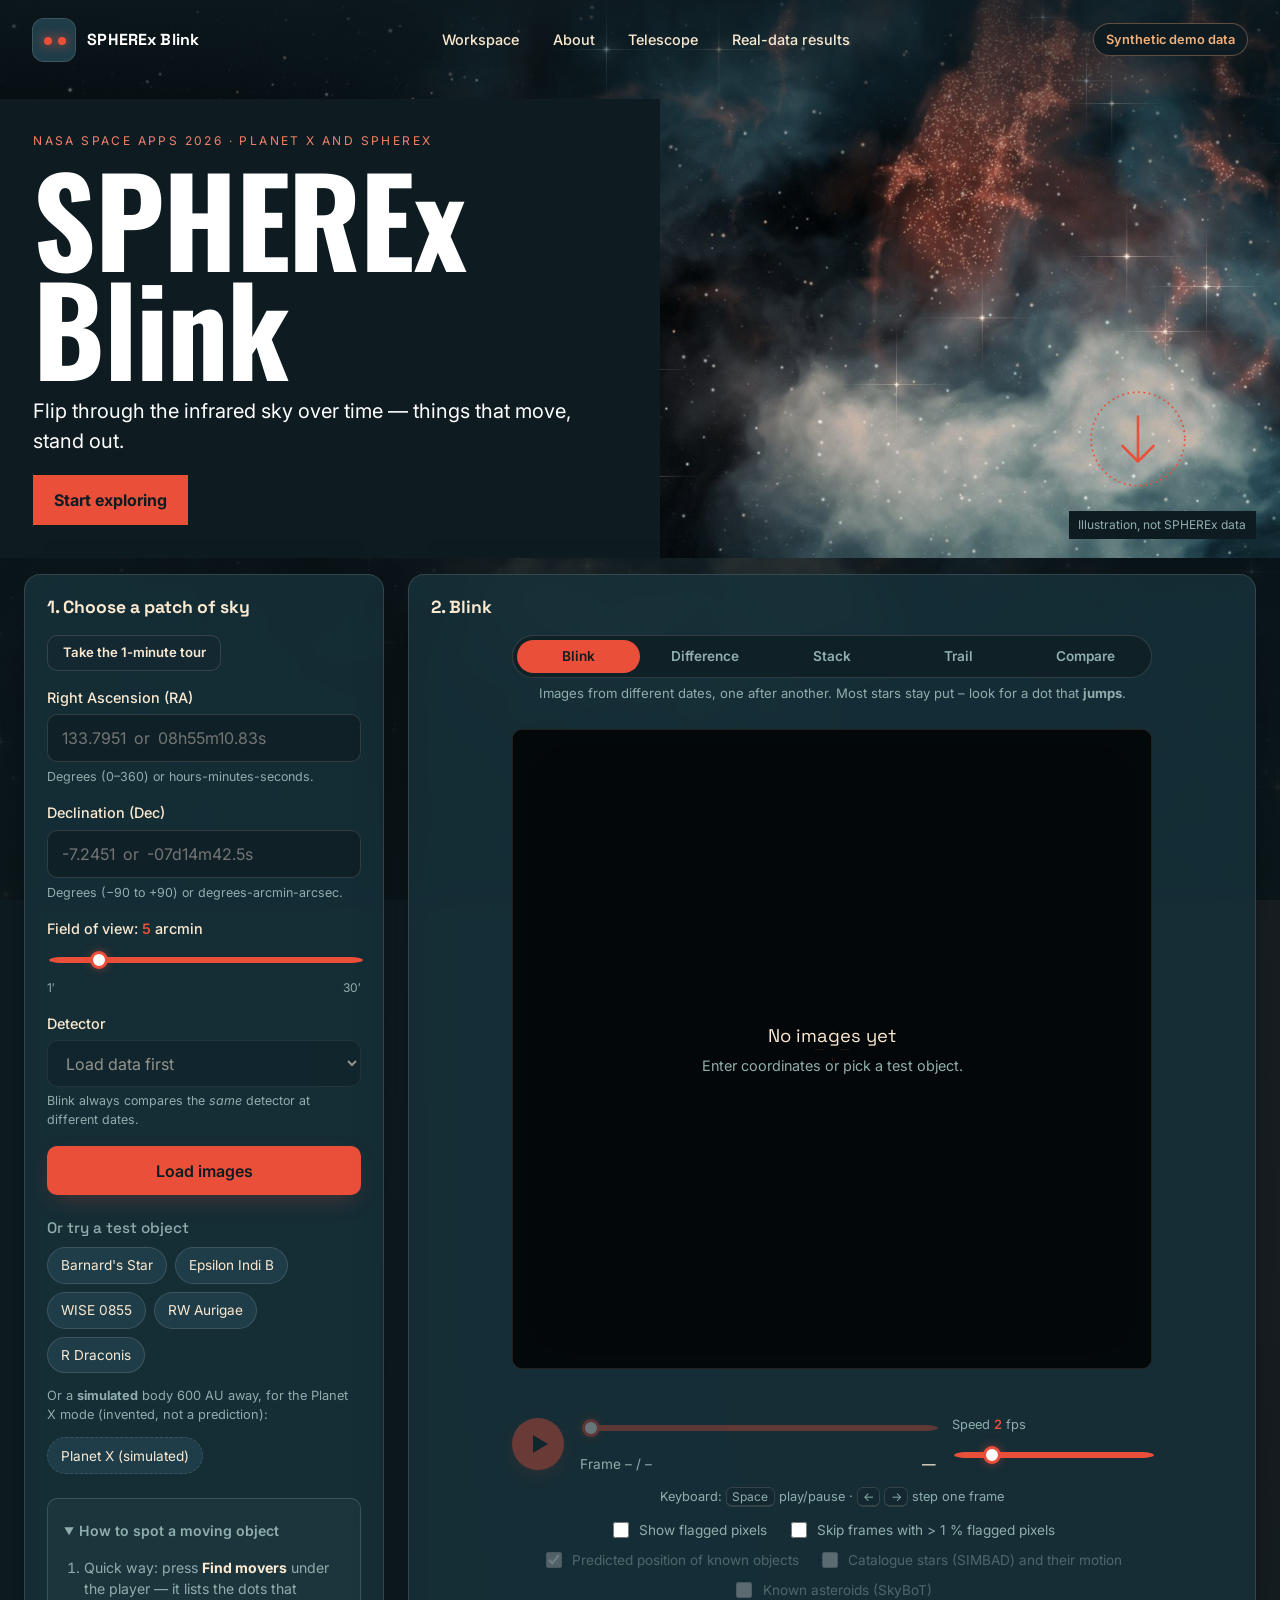
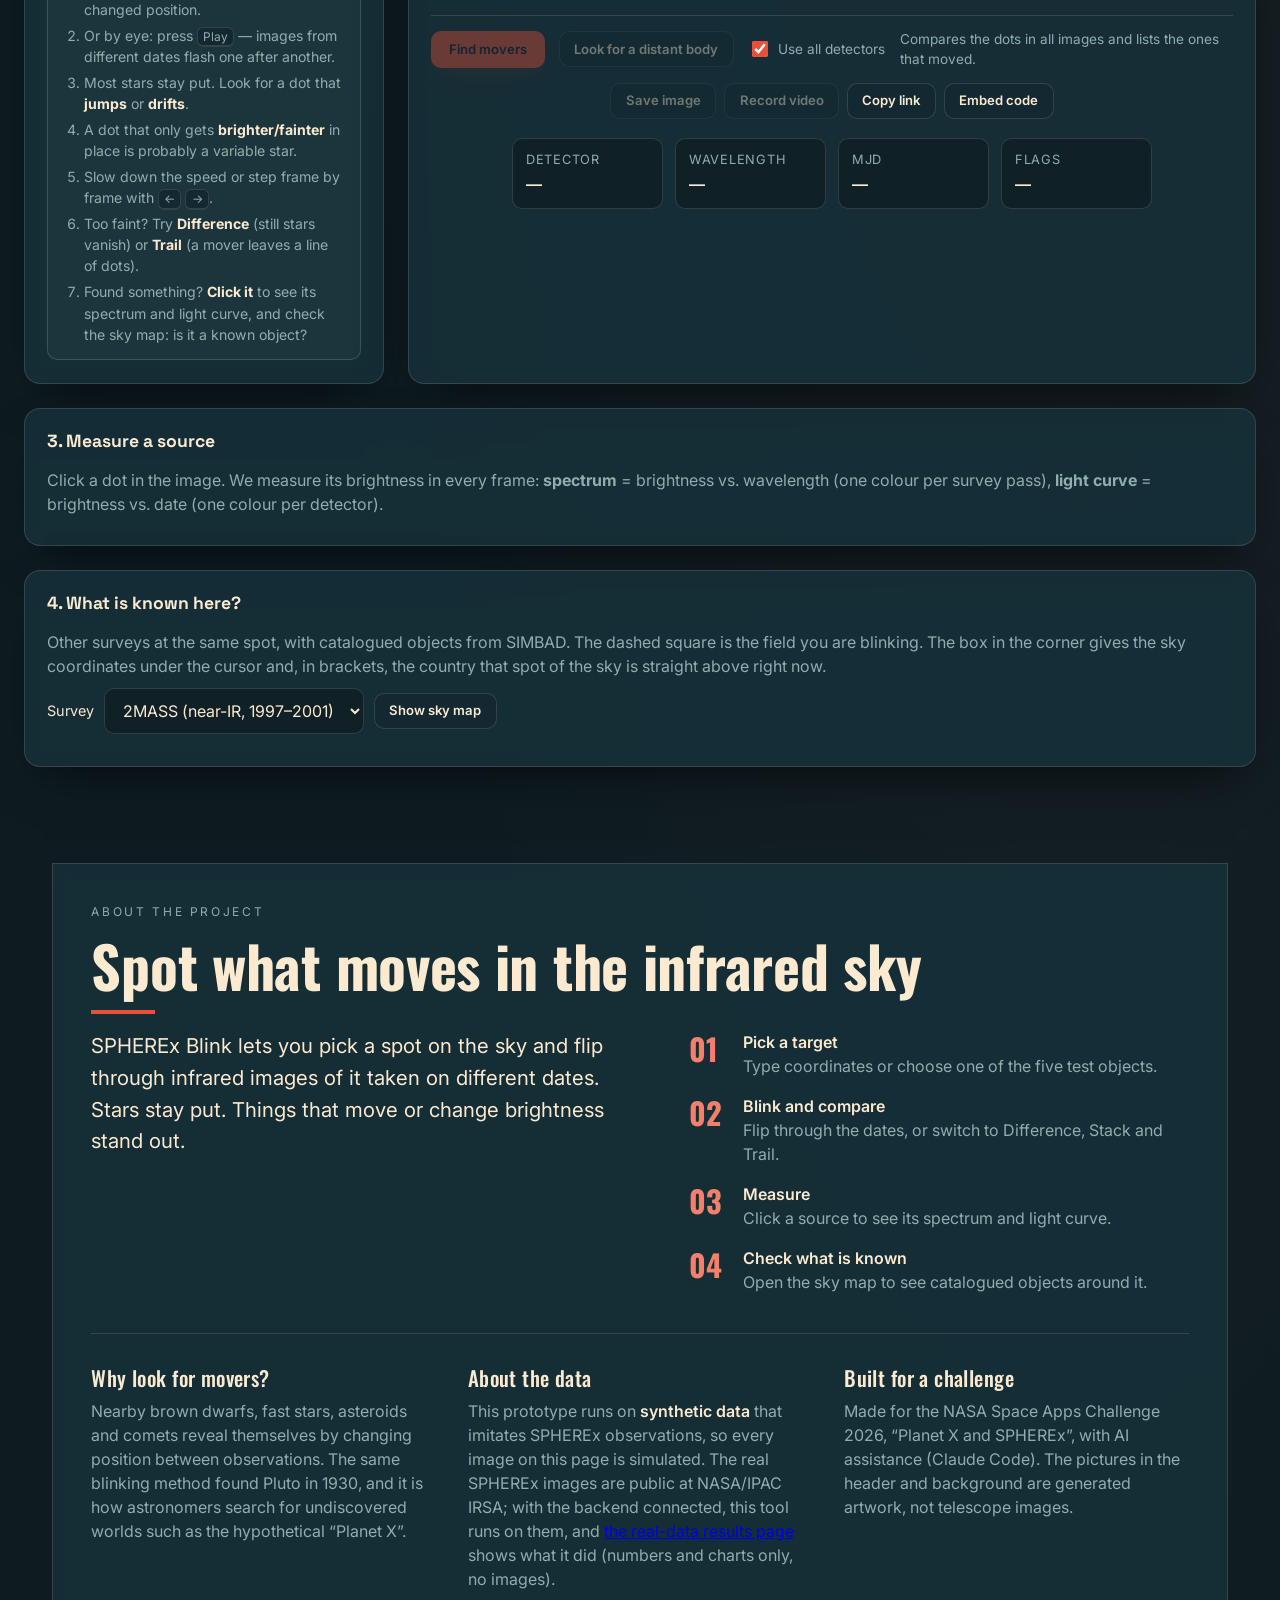
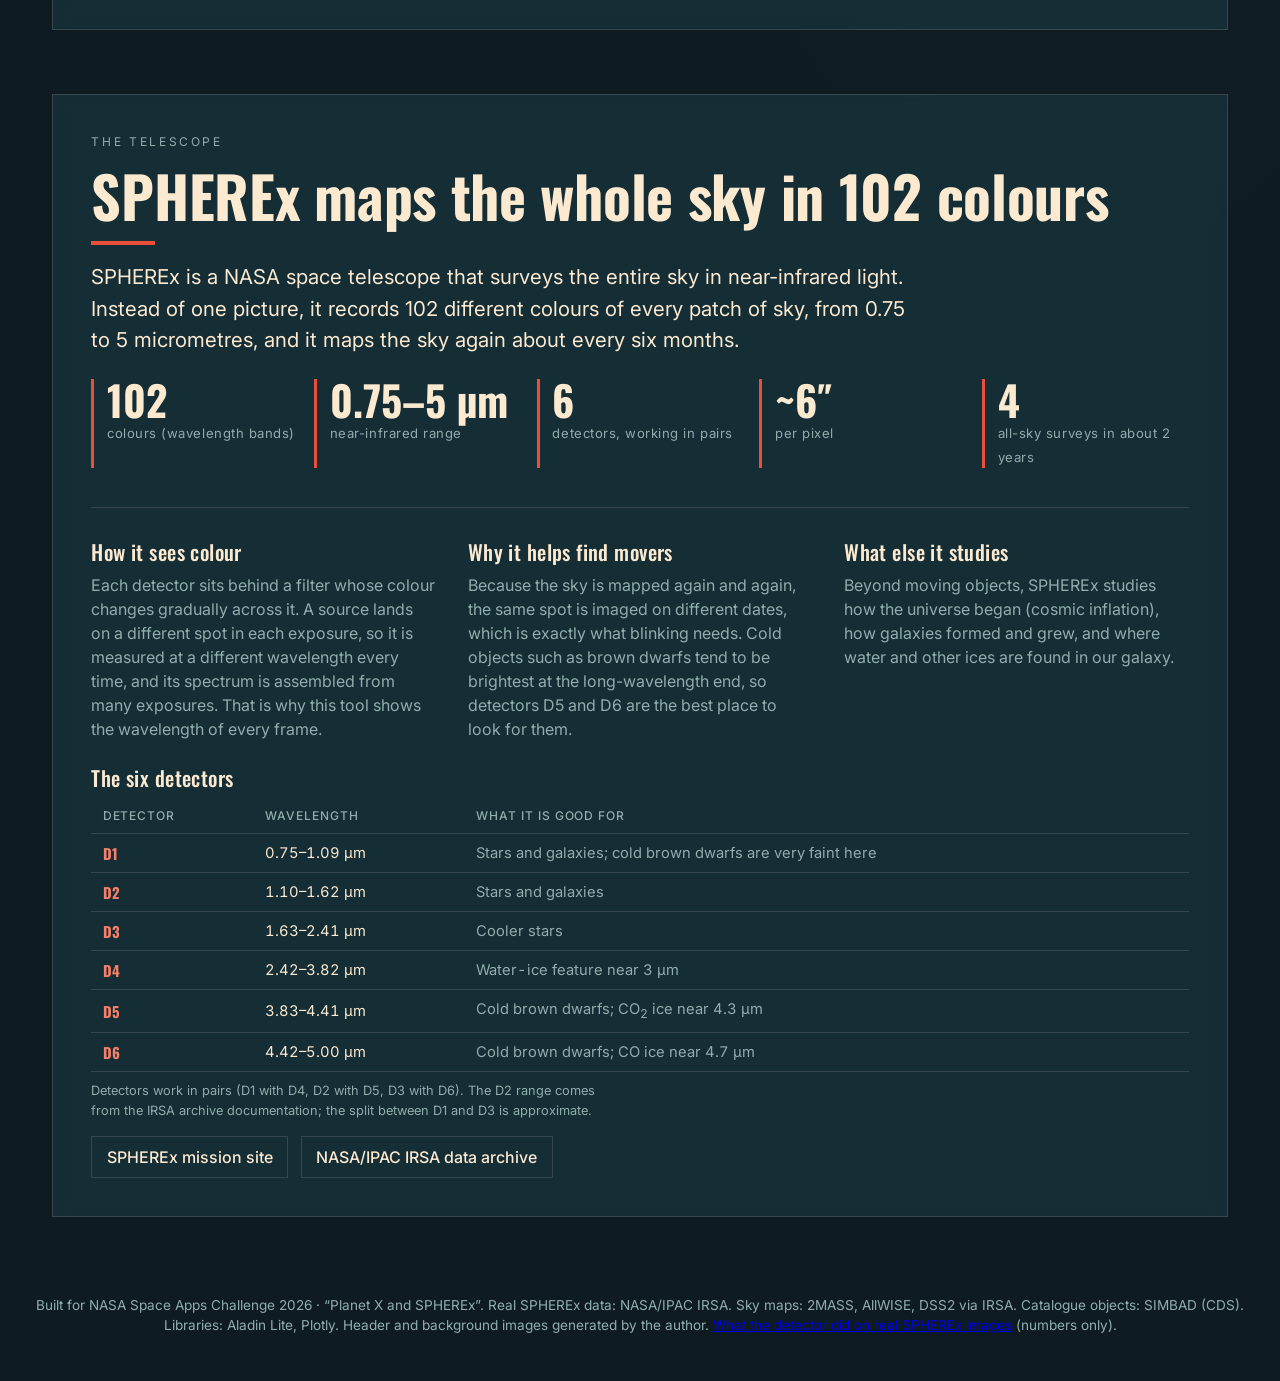
==== commit fbbcc8c1: "Remove infrared discovery link from homepage" ====
--- a/frontend/index.html
+++ b/frontend/index.html
@@ -23,7 +23,7 @@
   <header class="hero" id="top">
     <div class="hero-top">
       <a class="hero-logo" href="#top"><span class="brand-logo" aria-hidden="true"></span><span>SPHEREx Blink</span></a>
-      <nav class="hero-nav" aria-label="Page sections"><a href="#workspace">Workspace</a><a href="#about">About</a><a href="#telescope">Telescope</a><a href="results.html">Real-data results</a><a href="infrared-discovery.html">Infrared Discovery</a></nav>
+      <nav class="hero-nav" aria-label="Page sections"><a href="#workspace">Workspace</a><a href="#about">About</a><a href="#telescope">Telescope</a><a href="results.html">Real-data results</a></nav>
       <span class="badge" id="data-source-badge" title="Which data source is active">Synthetic demo data</span>
     </div>
     <div class="hero-title">
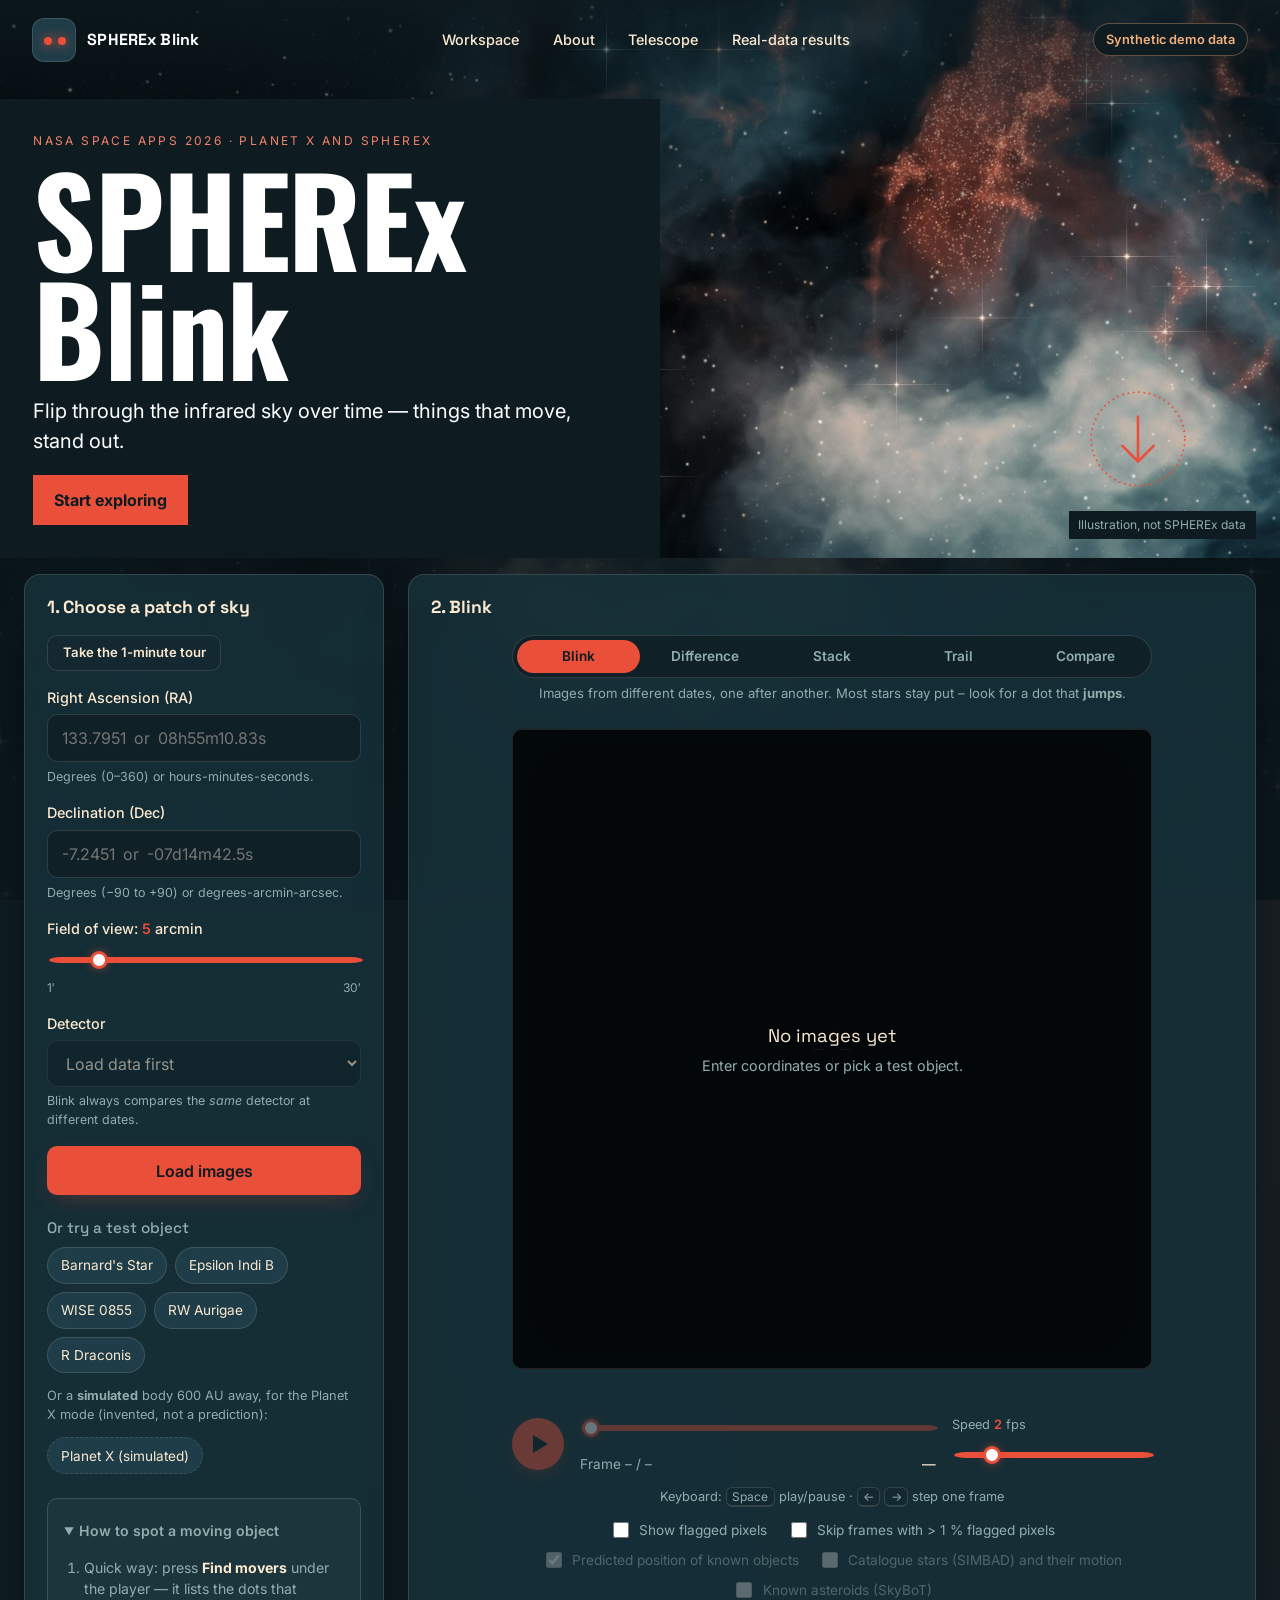
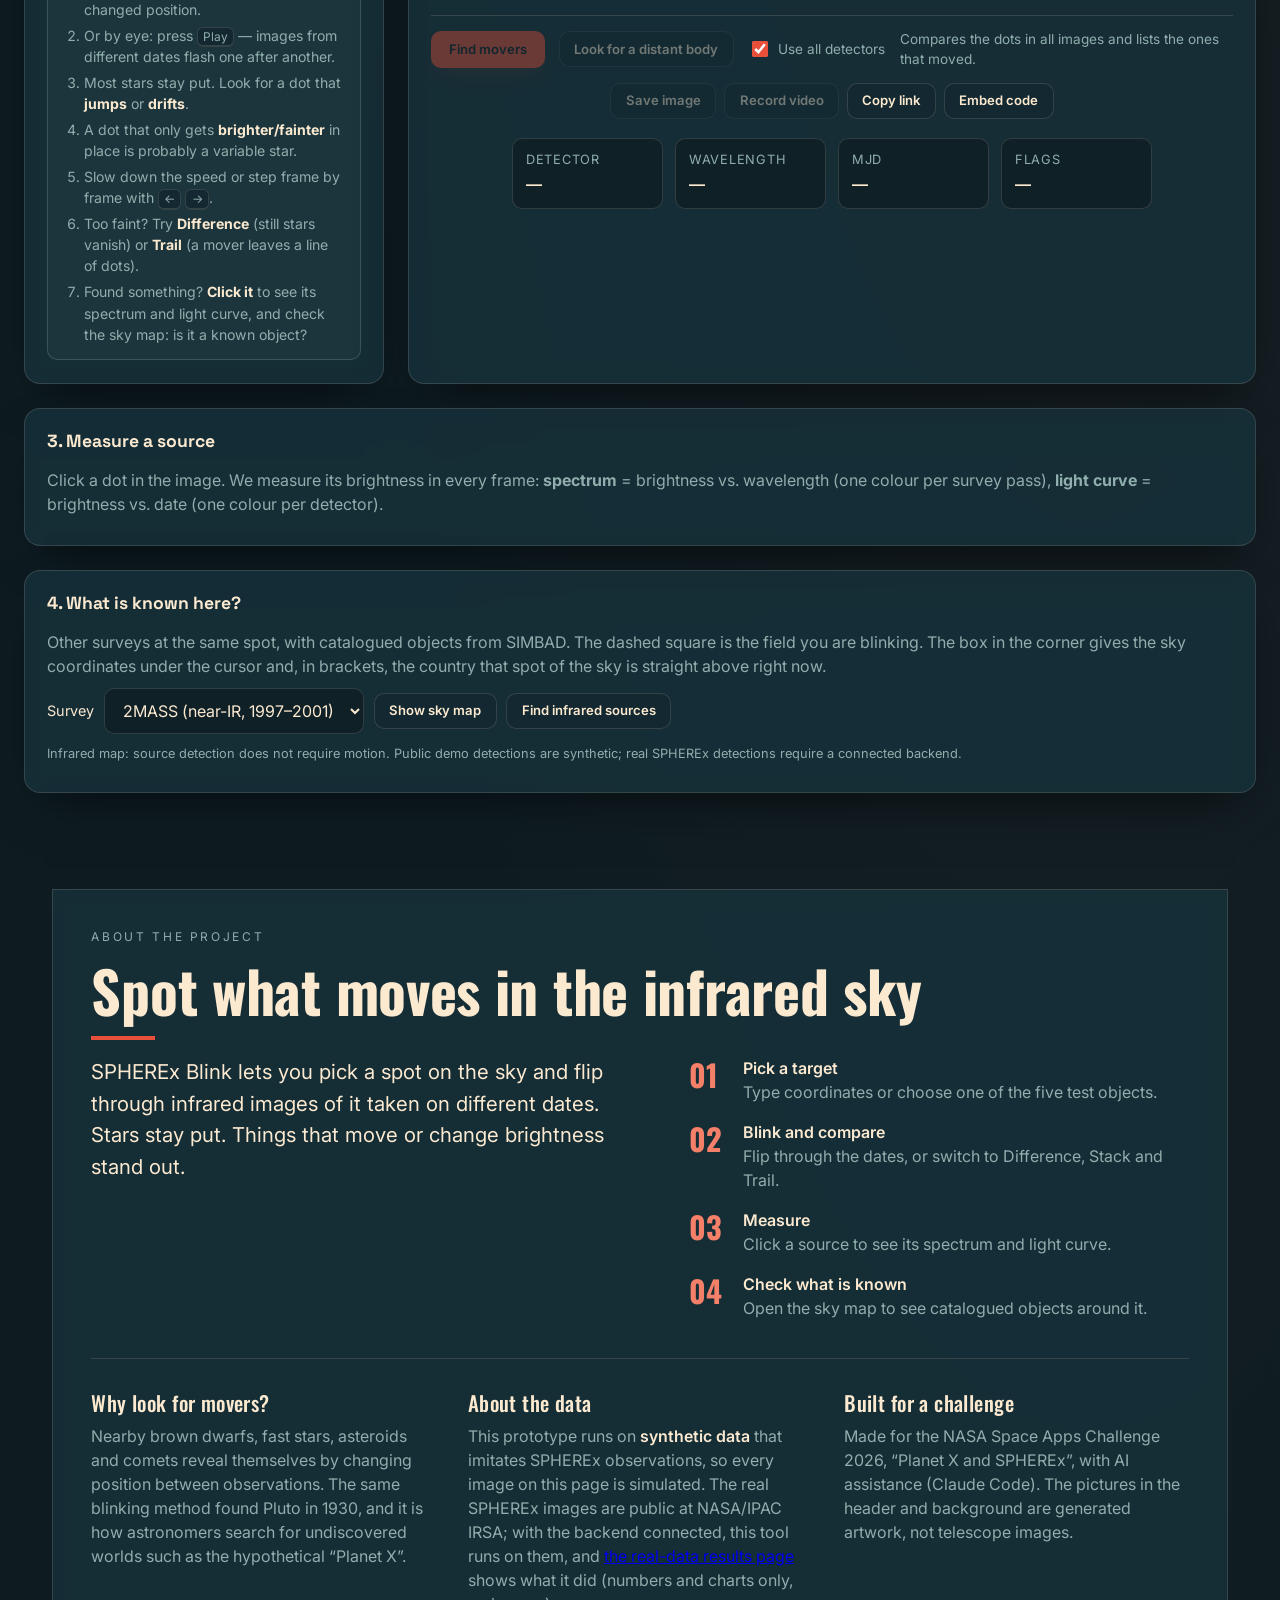
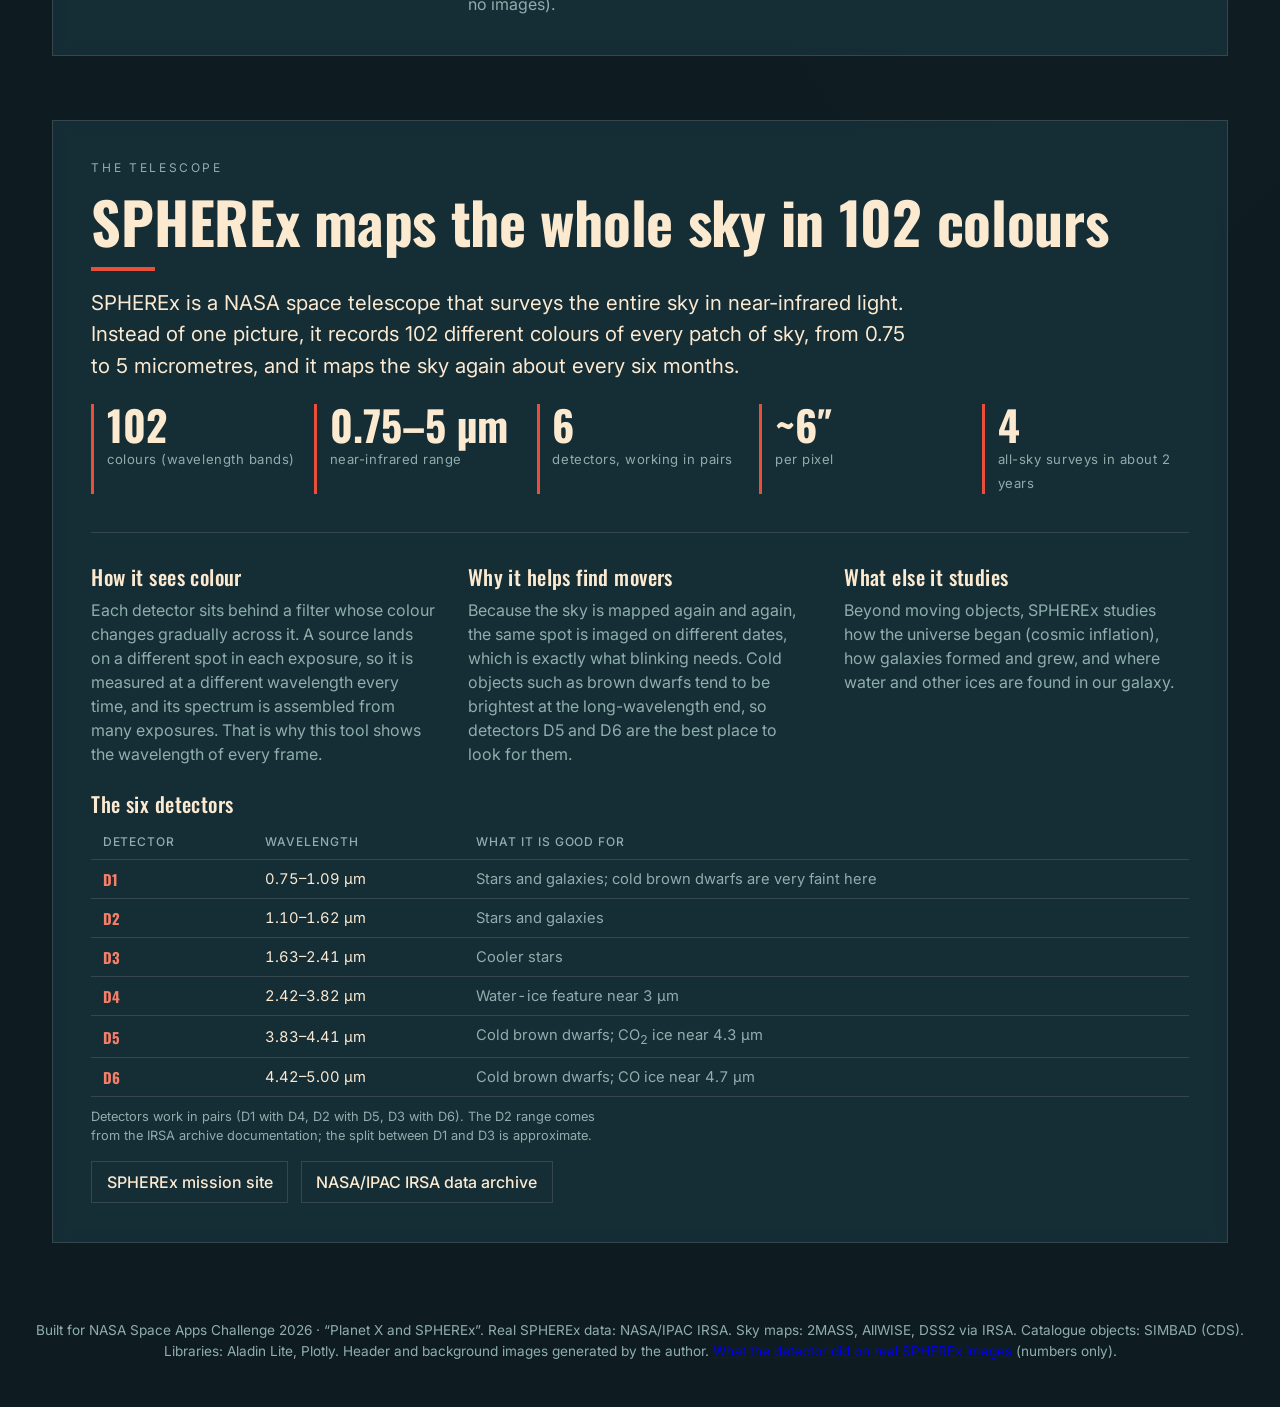
==== commit fc57bbf9: "Add infrared source map control to existing sky map" ====
--- a/frontend/index.html
+++ b/frontend/index.html
@@ -283,10 +283,12 @@
             <option value="dss2">DSS2 (optical, 1950s–90s)</option>
           </select>
           <button type="button" class="btn btn-small" id="aladin-btn">Show sky map</button>
+          <button type="button" class="btn btn-small" id="infrared-map-btn">Find infrared sources</button>
           <button type="button" class="btn btn-small" id="sky-full-btn" hidden>Full screen</button>
         </div>
         <div id="aladin-box" class="skymap" hidden></div>
         <p class="muted small" id="aladin-status" aria-live="polite"></p>
+        <p class="muted small" id="infrared-map-status" aria-live="polite">Infrared map: source detection does not require motion. Public demo detections are synthetic; real SPHEREx detections require a connected backend.</p>
         <p class="muted small" id="sky-geo-note" hidden></p>
       </div>
     </section>
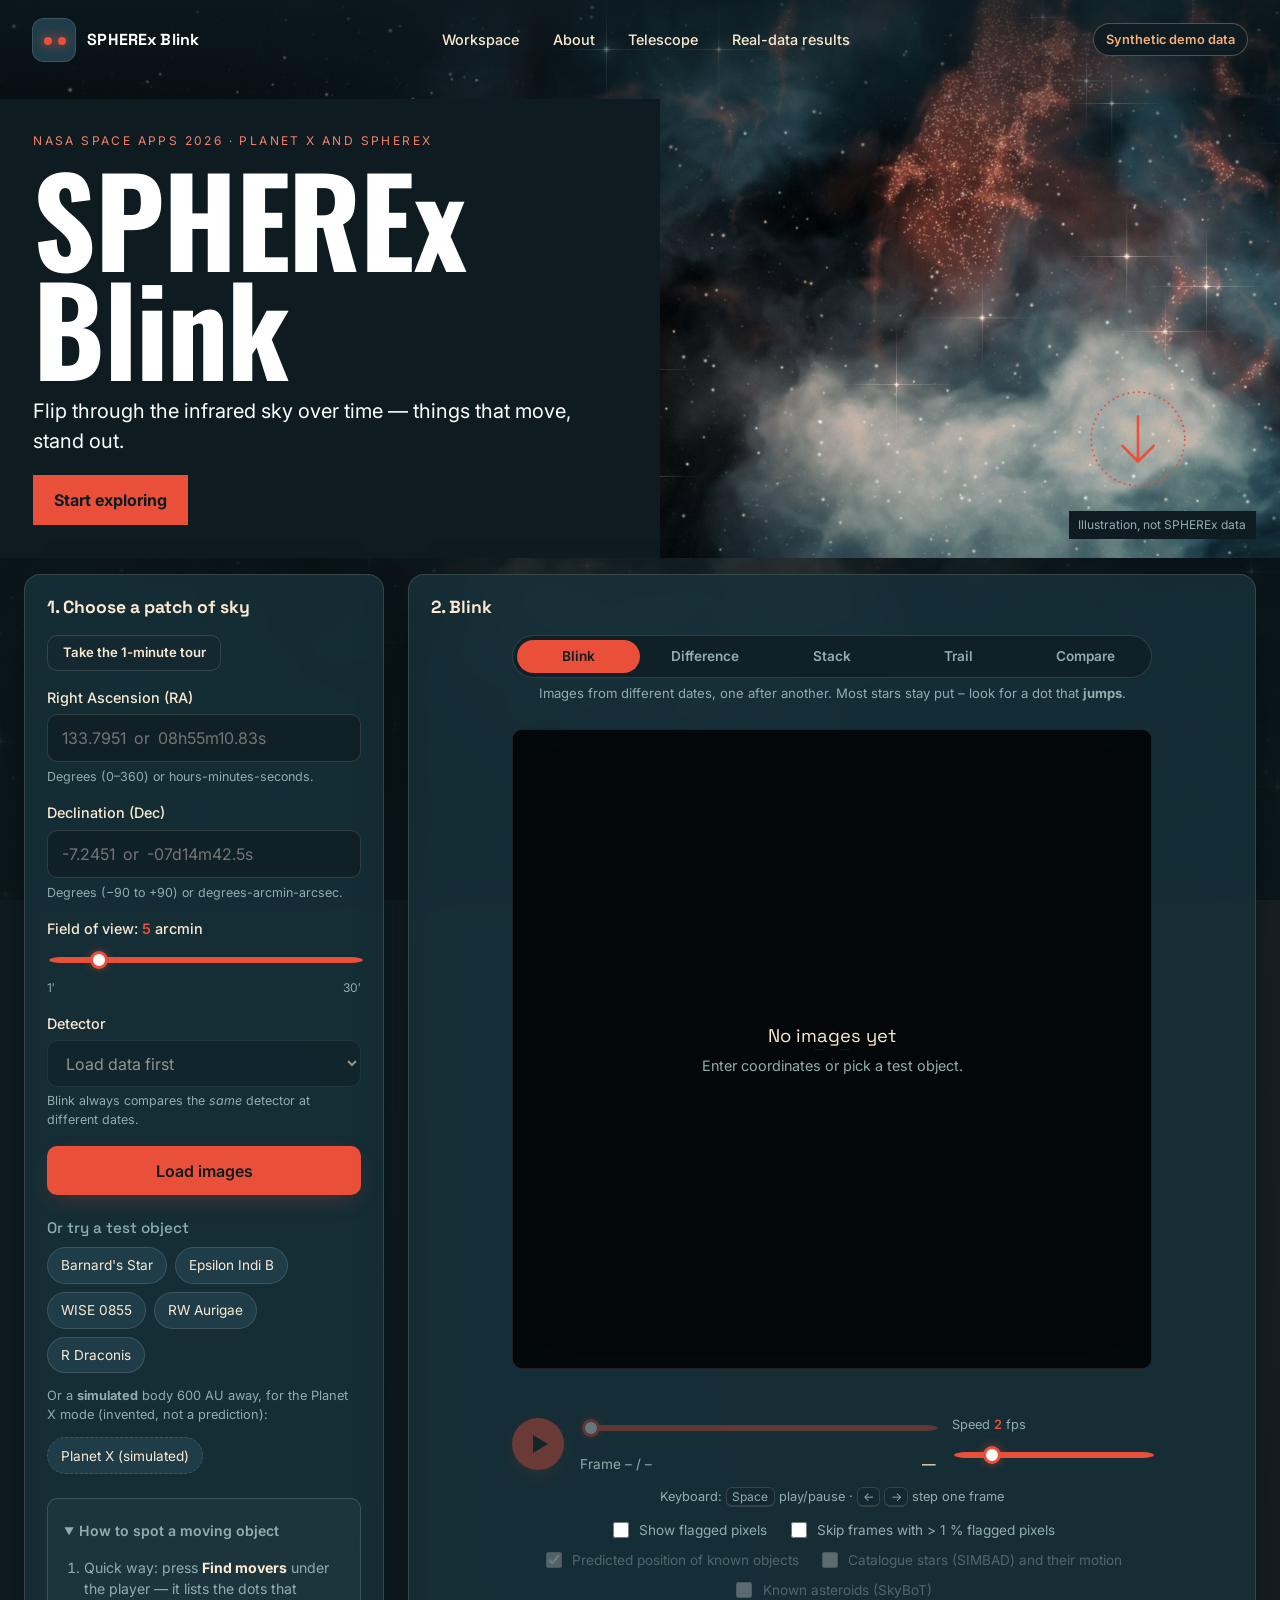
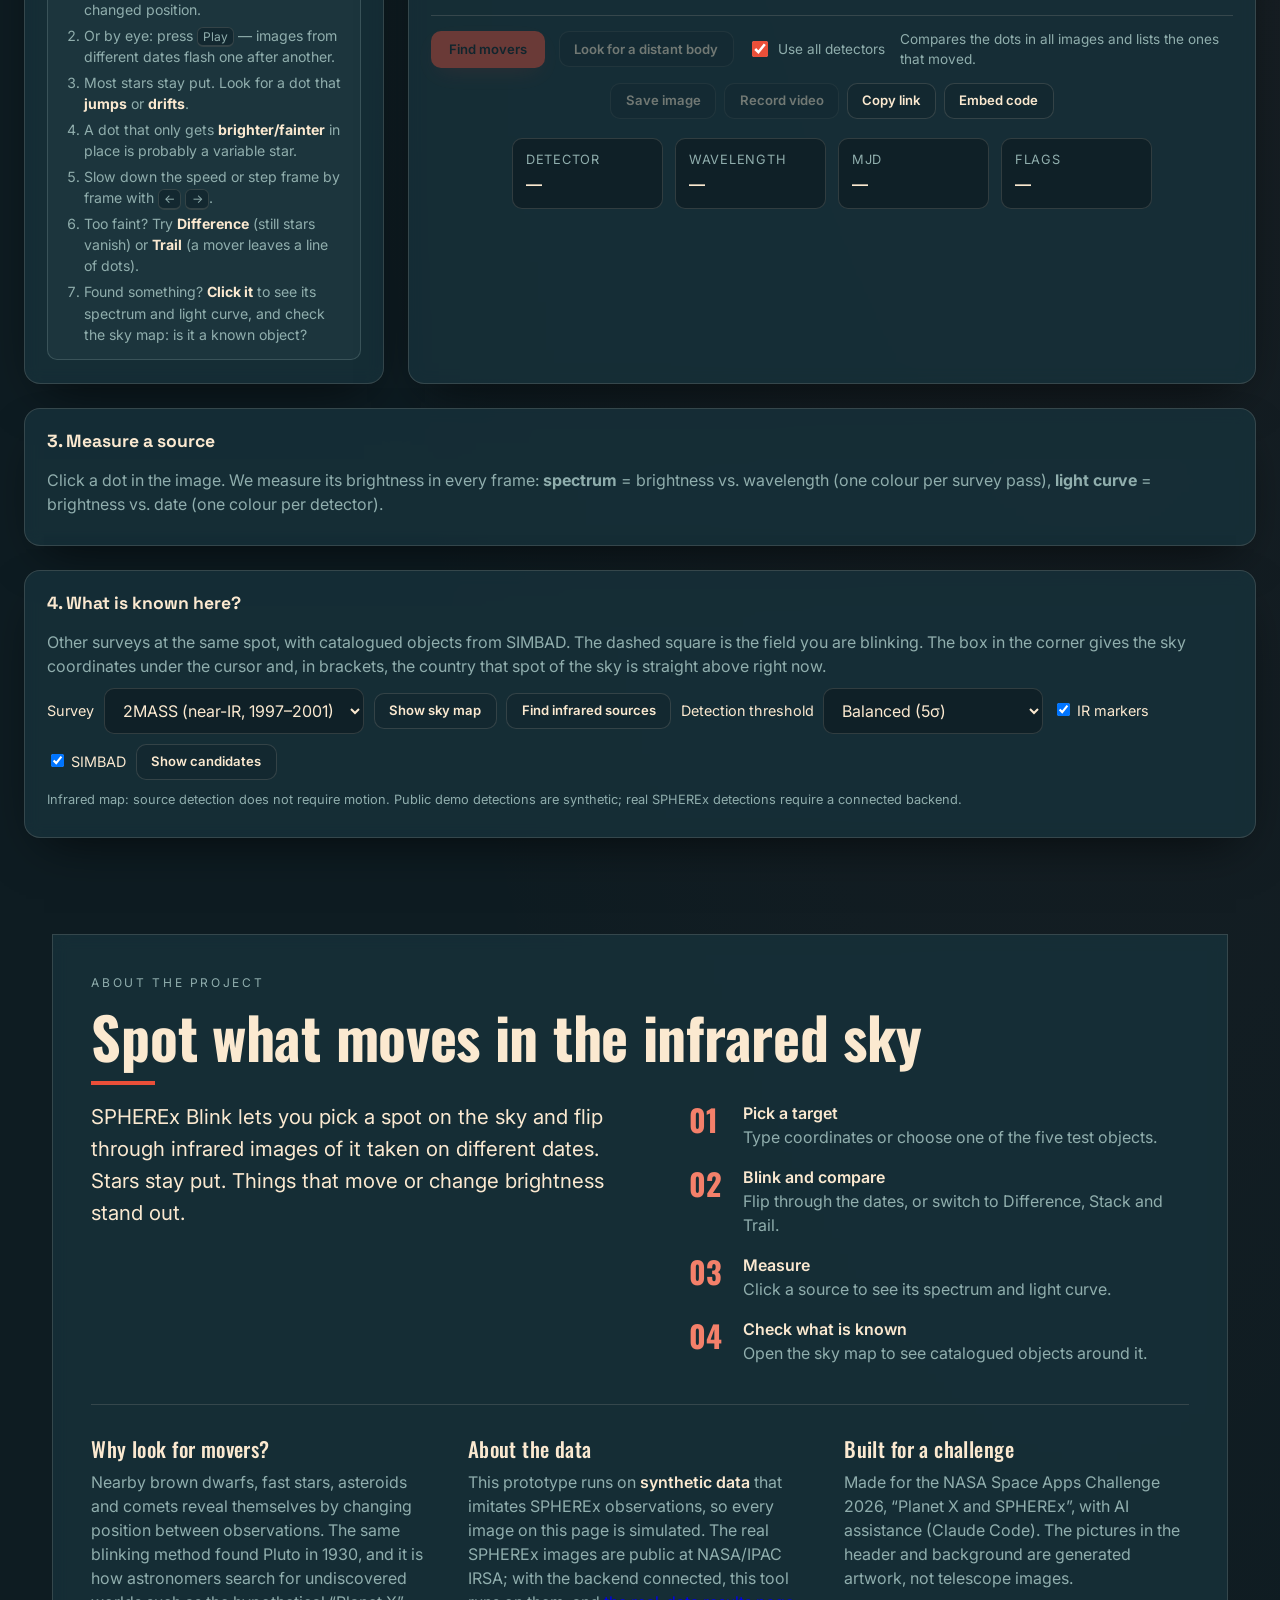
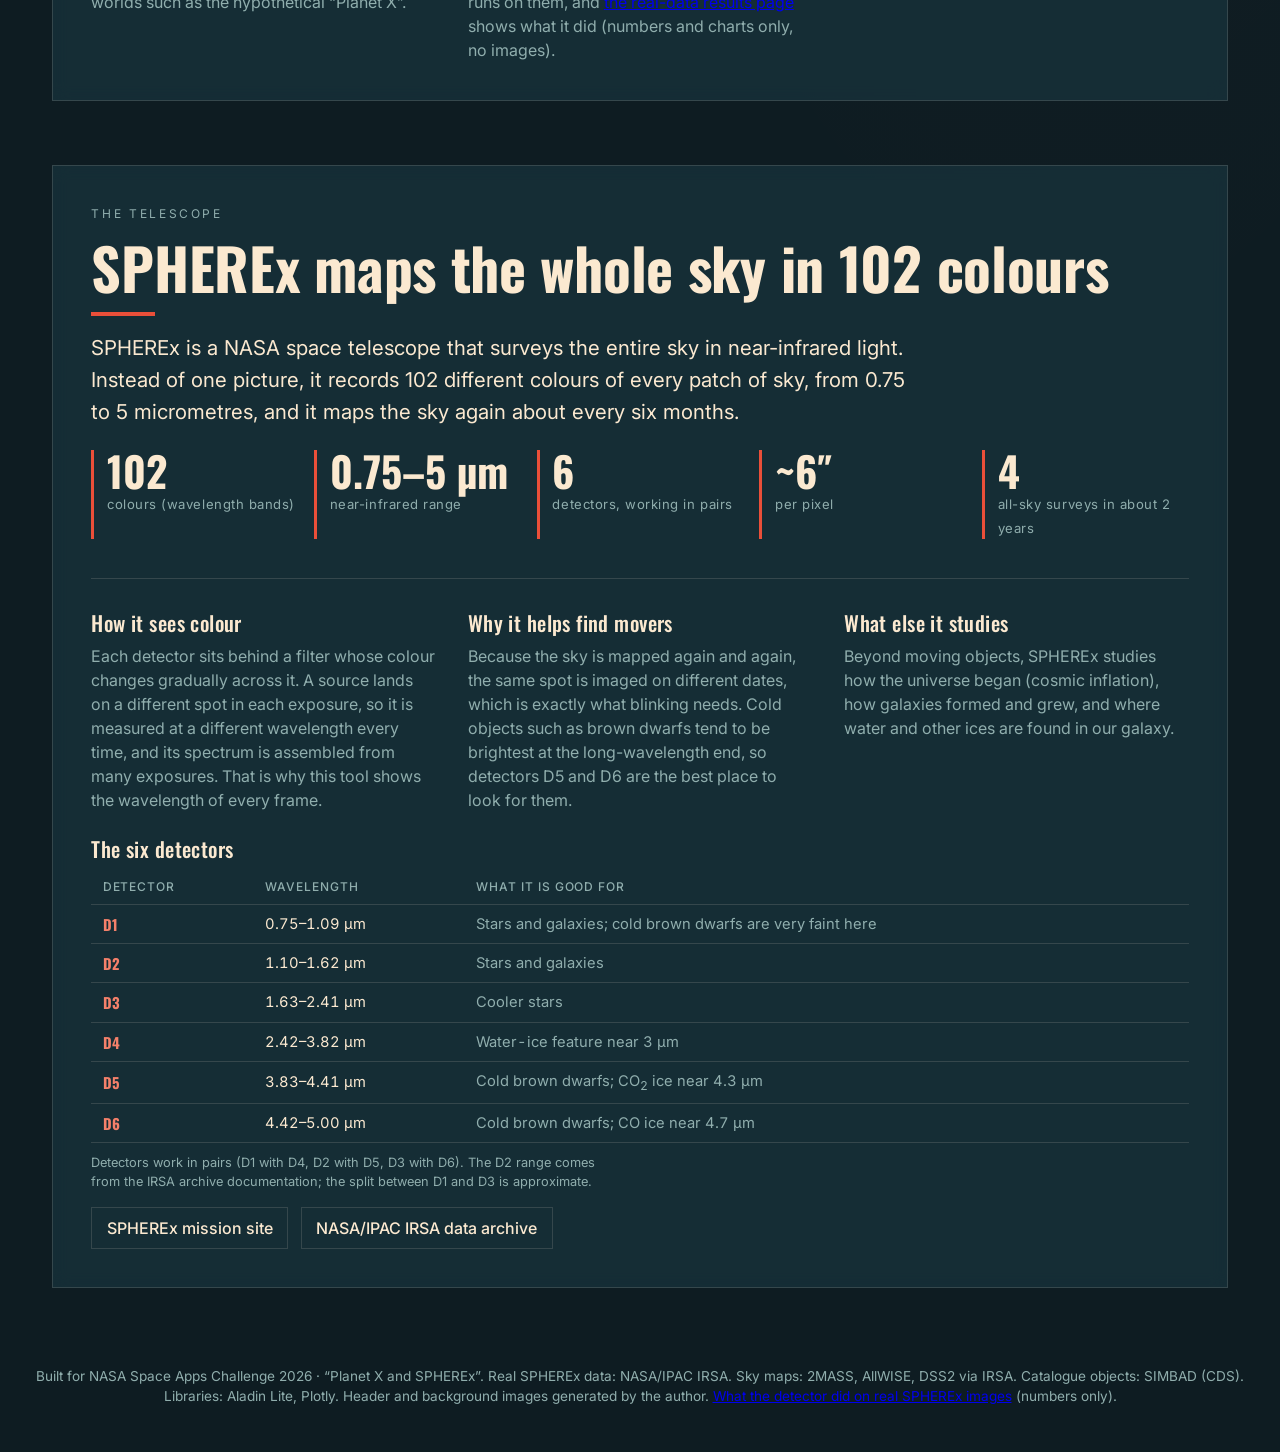
==== commit 790487ad: "Add infrared sky map display options and collapsible candidate list" ====
--- a/frontend/index.html
+++ b/frontend/index.html
@@ -12,7 +12,7 @@
   <link href="https://fonts.googleapis.com/css2?family=Inter:wght@400;500;600&family=Oswald:wght@500;700&family=Space+Grotesk:wght@500;700&display=swap" rel="stylesheet">
 
   <script>if (/[?&]embed=1(&|$)/.test(location.search)) document.documentElement.classList.add("embed");</script>   <!-- ?embed=1: workspace only, for an <iframe> -->
-  <link rel="stylesheet" href="css/styles.css?v=12">
+  <link rel="stylesheet" href="css/styles.css?v=13">
 </head>
 <body>
   <!-- Decorative animated starfield behind everything (pure CSS, aria-hidden) -->
@@ -284,11 +284,32 @@
           </select>
           <button type="button" class="btn btn-small" id="aladin-btn">Show sky map</button>
           <button type="button" class="btn btn-small" id="infrared-map-btn">Find infrared sources</button>
+          <label for="infrared-sigma">Detection threshold</label>
+          <select id="infrared-sigma" aria-label="Infrared detection threshold">
+            <option value="4">Sensitive (4σ)</option>
+            <option value="5" selected>Balanced (5σ)</option>
+            <option value="7">Strict (7σ)</option>
+          </select>
+          <label class="infrared-check"><input id="infrared-show-candidates" type="checkbox" checked> IR markers</label>
+          <label class="infrared-check"><input id="infrared-show-simbad" type="checkbox" checked> SIMBAD</label>
+          <button type="button" class="btn btn-small" id="infrared-toggle-results" aria-expanded="false">Show candidates</button>
           <button type="button" class="btn btn-small" id="sky-full-btn" hidden>Full screen</button>
         </div>
         <div id="aladin-box" class="skymap" hidden></div>
         <p class="muted small" id="aladin-status" aria-live="polite"></p>
         <p class="muted small" id="infrared-map-status" aria-live="polite">Infrared map: source detection does not require motion. Public demo detections are synthetic; real SPHEREx detections require a connected backend.</p>
+        <div id="infrared-results" hidden>
+          <h3>Infrared source candidates</h3>
+          <p class="muted small">Ranked by signal strength and detections across bands, not by movement. Scores are heuristic, not probabilities. A missing SIMBAD match does not mean a new discovery.</p>
+          <button type="button" class="btn btn-small" id="infrared-export">Export candidates CSV</button>
+          <div class="table-scroll" style="max-height:340px;overflow:auto">
+            <table aria-label="Infrared source candidates">
+              <thead><tr><th>Rank</th><th>RA</th><th>Dec</th><th>Bands</th><th>Peak S/N</th><th>Score</th><th>SIMBAD</th></tr></thead>
+              <tbody id="infrared-rows"></tbody>
+            </table>
+          </div>
+          <p class="muted small" id="infrared-detail" aria-live="polite">Select a candidate to inspect its band coverage.</p>
+        </div>
         <p class="muted small" id="sky-geo-note" hidden></p>
       </div>
     </section>
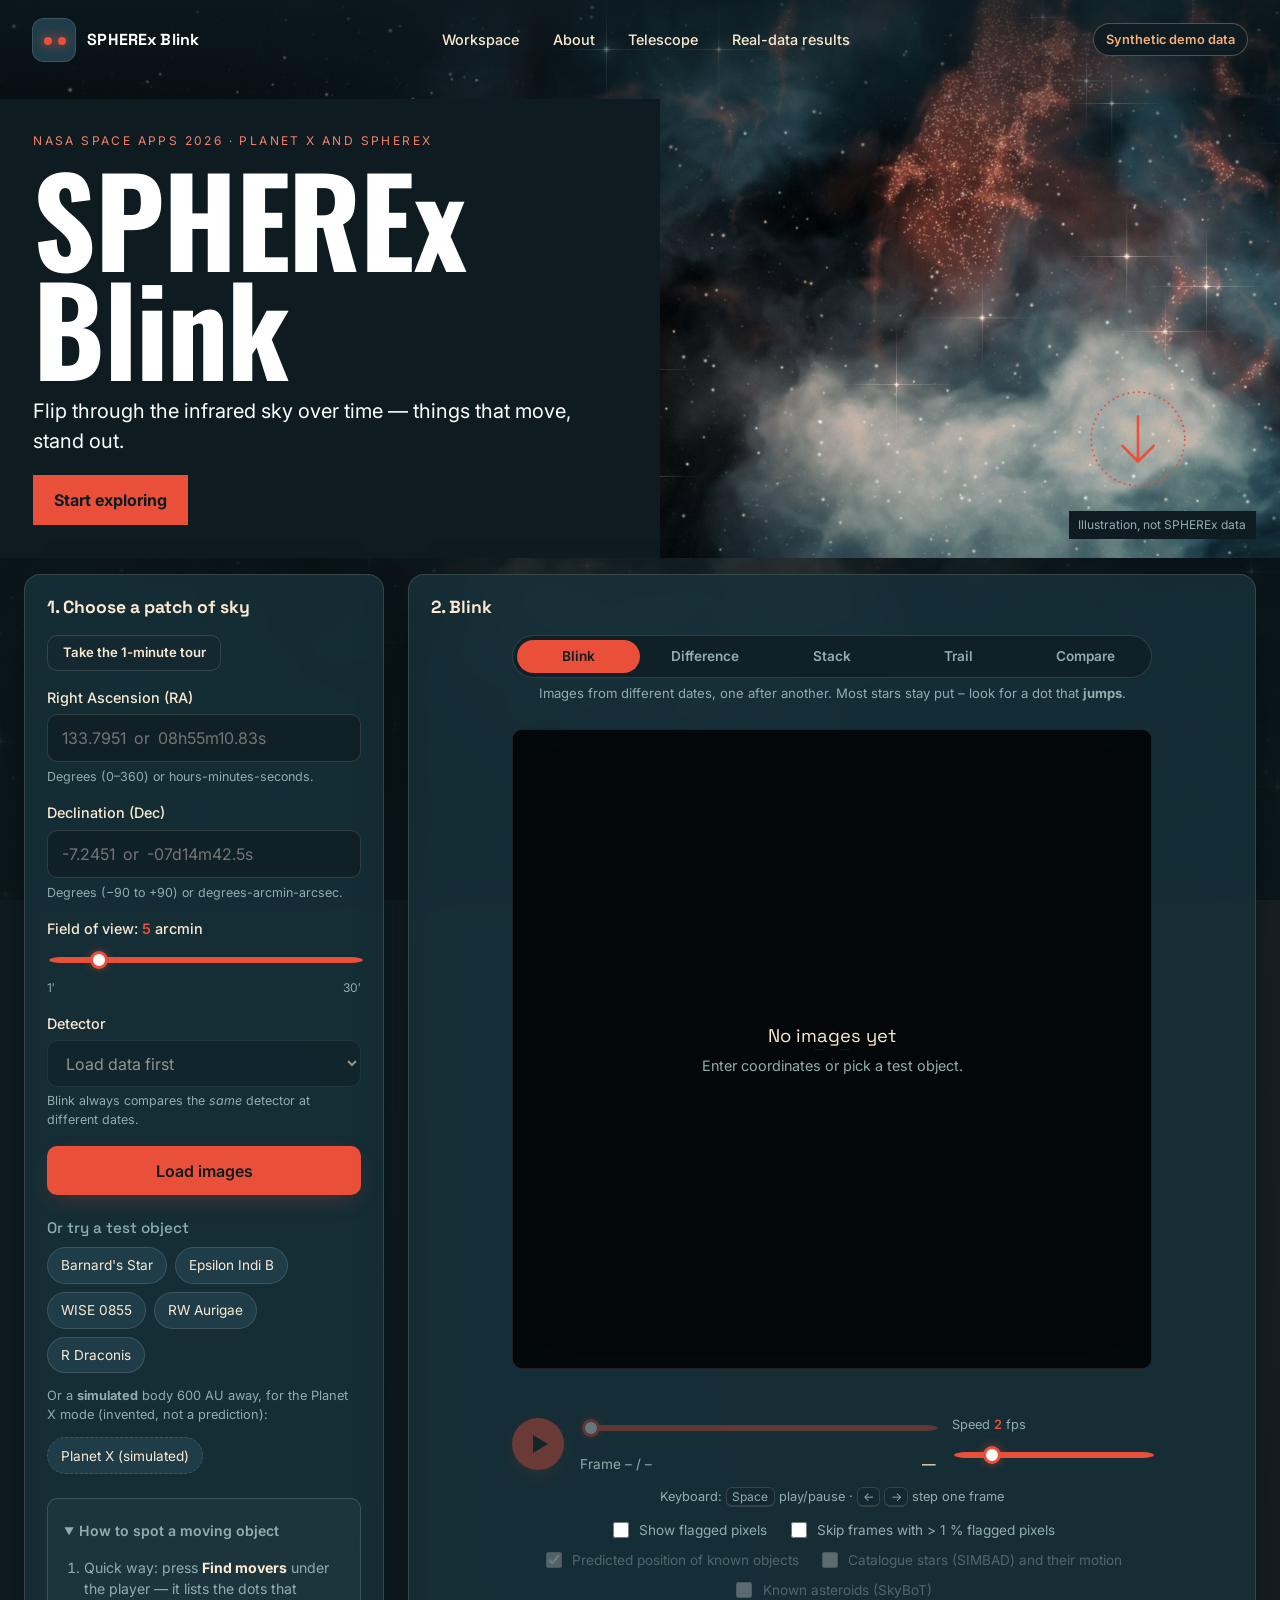
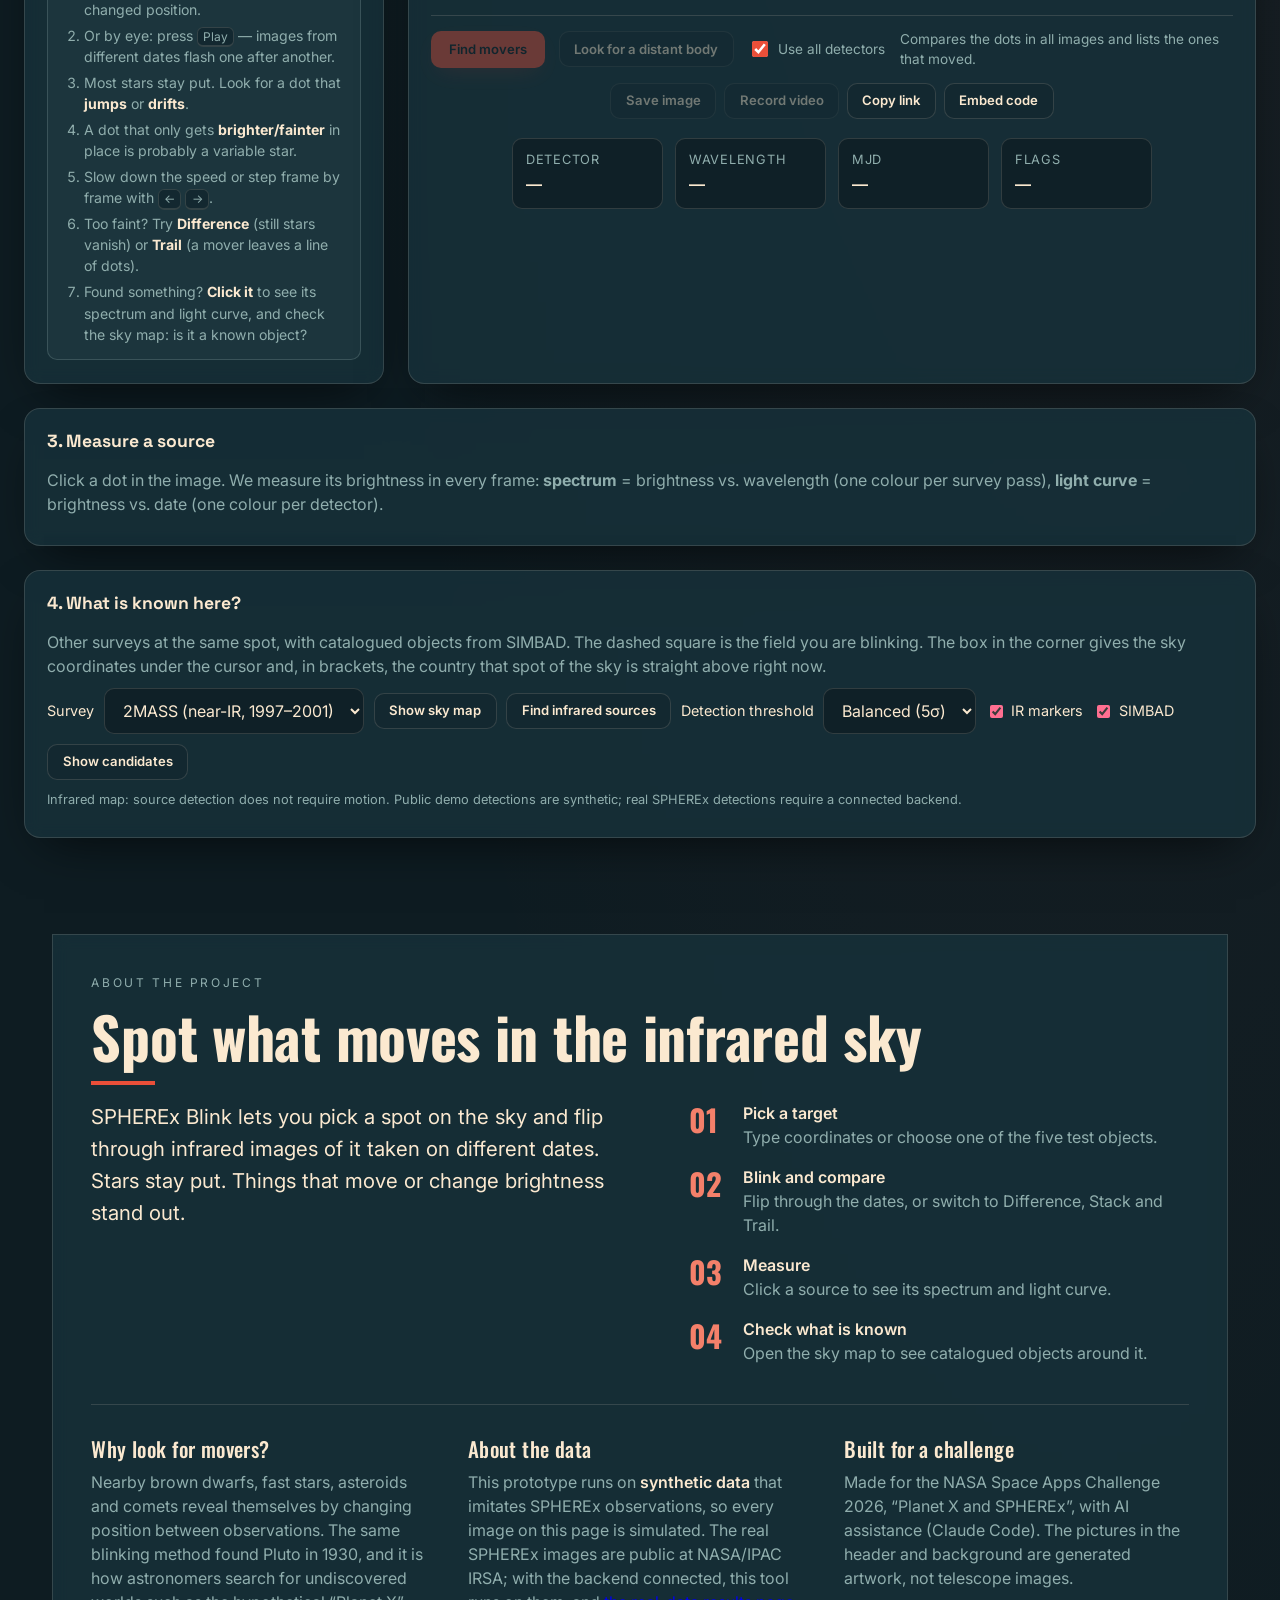
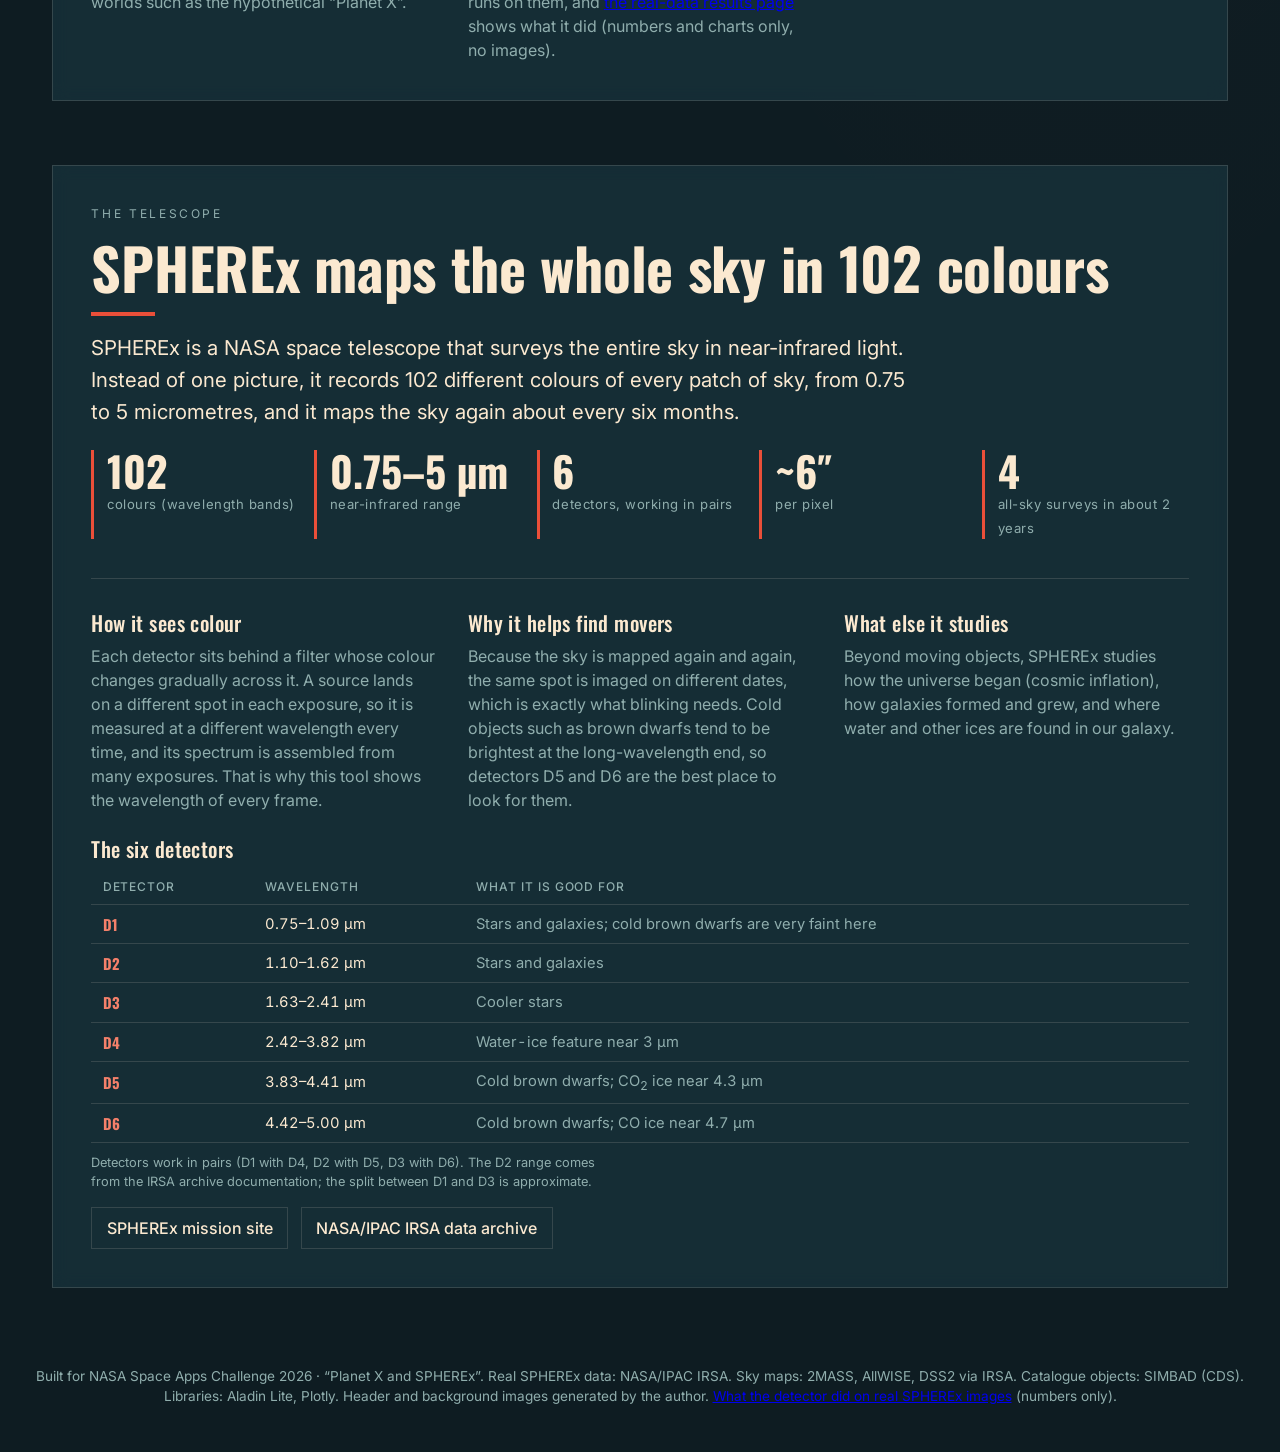
==== commit 9693daaa: "Refresh main JavaScript after sky map syntax fix" ====
--- a/frontend/index.html
+++ b/frontend/index.html
@@ -399,6 +399,6 @@
 
   <!-- type="module" lets us use import/export without a bundler.
        NOTE: modules do NOT load from file:// – serve the folder over http. -->
-  <script type="module" src="js/main.js"></script>
+  <script type="module" src="js/main.js?v=14"></script>
 </body>
 </html>
--- a/frontend/css/styles.css
+++ b/frontend/css/styles.css
@@ -695,3 +695,25 @@
 .info-links a { padding: .5rem .9rem; border: 1px solid var(--border); color: var(--text); text-decoration: none; font-weight: 500; }
 .info-links a:hover { border-color: var(--accent); color: var(--accent-hi); }
 @media (max-width: 860px) { .info-top { grid-template-columns: 1fr; } }
+
+/* Infrared Explorer: the map remains the main workspace; results are optional. */
+.skyframe .skymap { height: clamp(520px, 70vh, 980px); }
+.skyframe #infrared-results { margin-top: .75rem; padding: .8rem; border: 1px solid var(--border); border-radius: var(--radius-sm); background: var(--bg); }
+.skyframe #infrared-results[hidden] { display: none !important; }
+.skyframe #infrared-results table { width: 100%; border-collapse: collapse; font-size: .83rem; }
+.skyframe #infrared-results th, .skyframe #infrared-results td { padding: .48rem .65rem; text-align: left; border-bottom: 1px solid var(--border); white-space: nowrap; }
+.skyframe #infrared-results tbody tr { cursor: pointer; }
+.skyframe #infrared-results tbody tr:hover, .skyframe #infrared-results tbody tr:focus { background: rgba(80,180,200,.13); outline: 1px solid var(--border); }
+.context-controls .infrared-check { display: inline-flex; align-items: center; gap: .35rem; white-space: nowrap; }
+.context-controls .infrared-check input { accent-color: #ff6f91; }
+.context-controls #infrared-sigma { min-width: 125px; }
+.skyframe.is-fullscreen { overflow: hidden; }
+.skyframe.is-fullscreen .skymap { flex: 1 1 0; min-height: 0; height: 100%; }
+.skyframe.is-fullscreen #infrared-results:not([hidden]) { flex: 0 0 auto; max-height: 24vh; overflow: auto; }
+.skyframe.is-fullscreen #infrared-results .table-scroll { max-height: 14vh !important; }
+.skyframe.is-fullscreen #sky-geo-note { display: none; }
+@media (max-width: 860px) {
+  .skyframe .skymap { height: max(460px, 64vh); }
+  .skyframe.is-fullscreen .skymap { height: 100%; min-height: 0; }
+  .skyframe.is-fullscreen #infrared-results:not([hidden]) { max-height: 28vh; }
+}
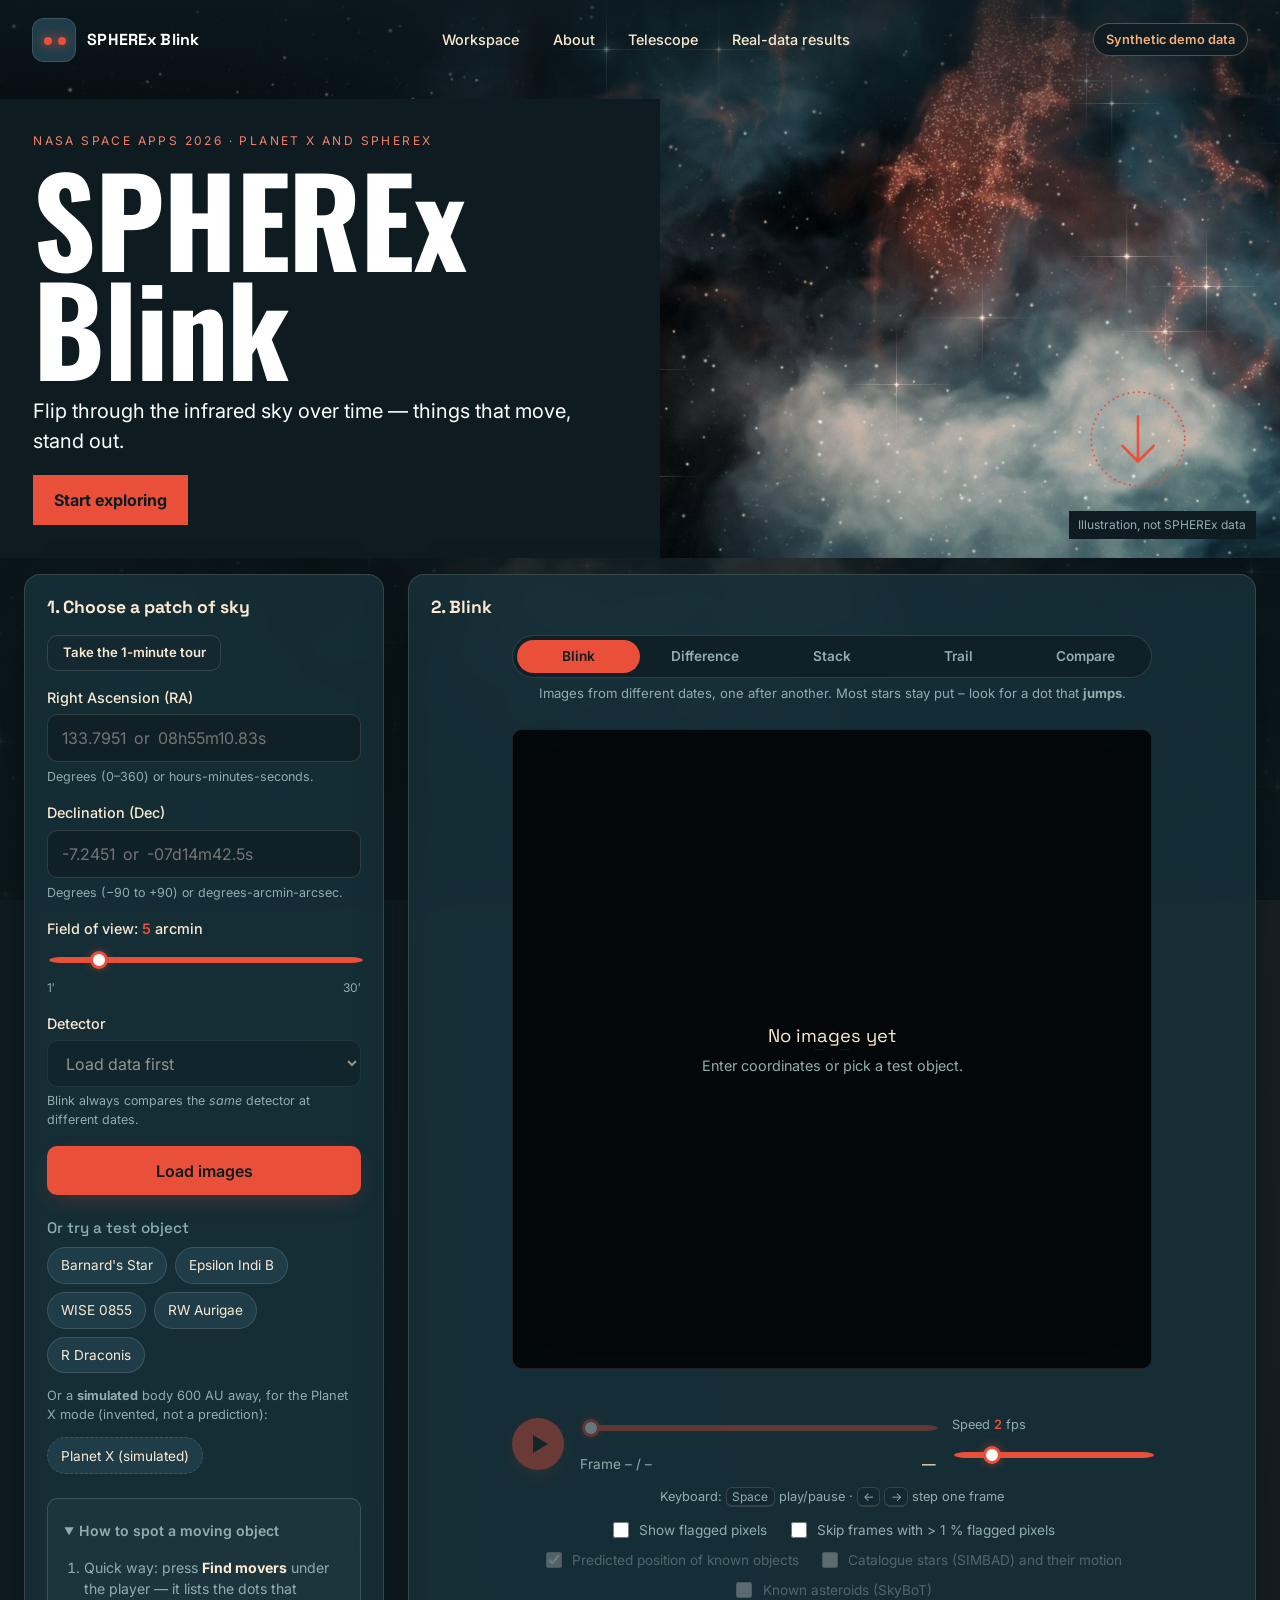
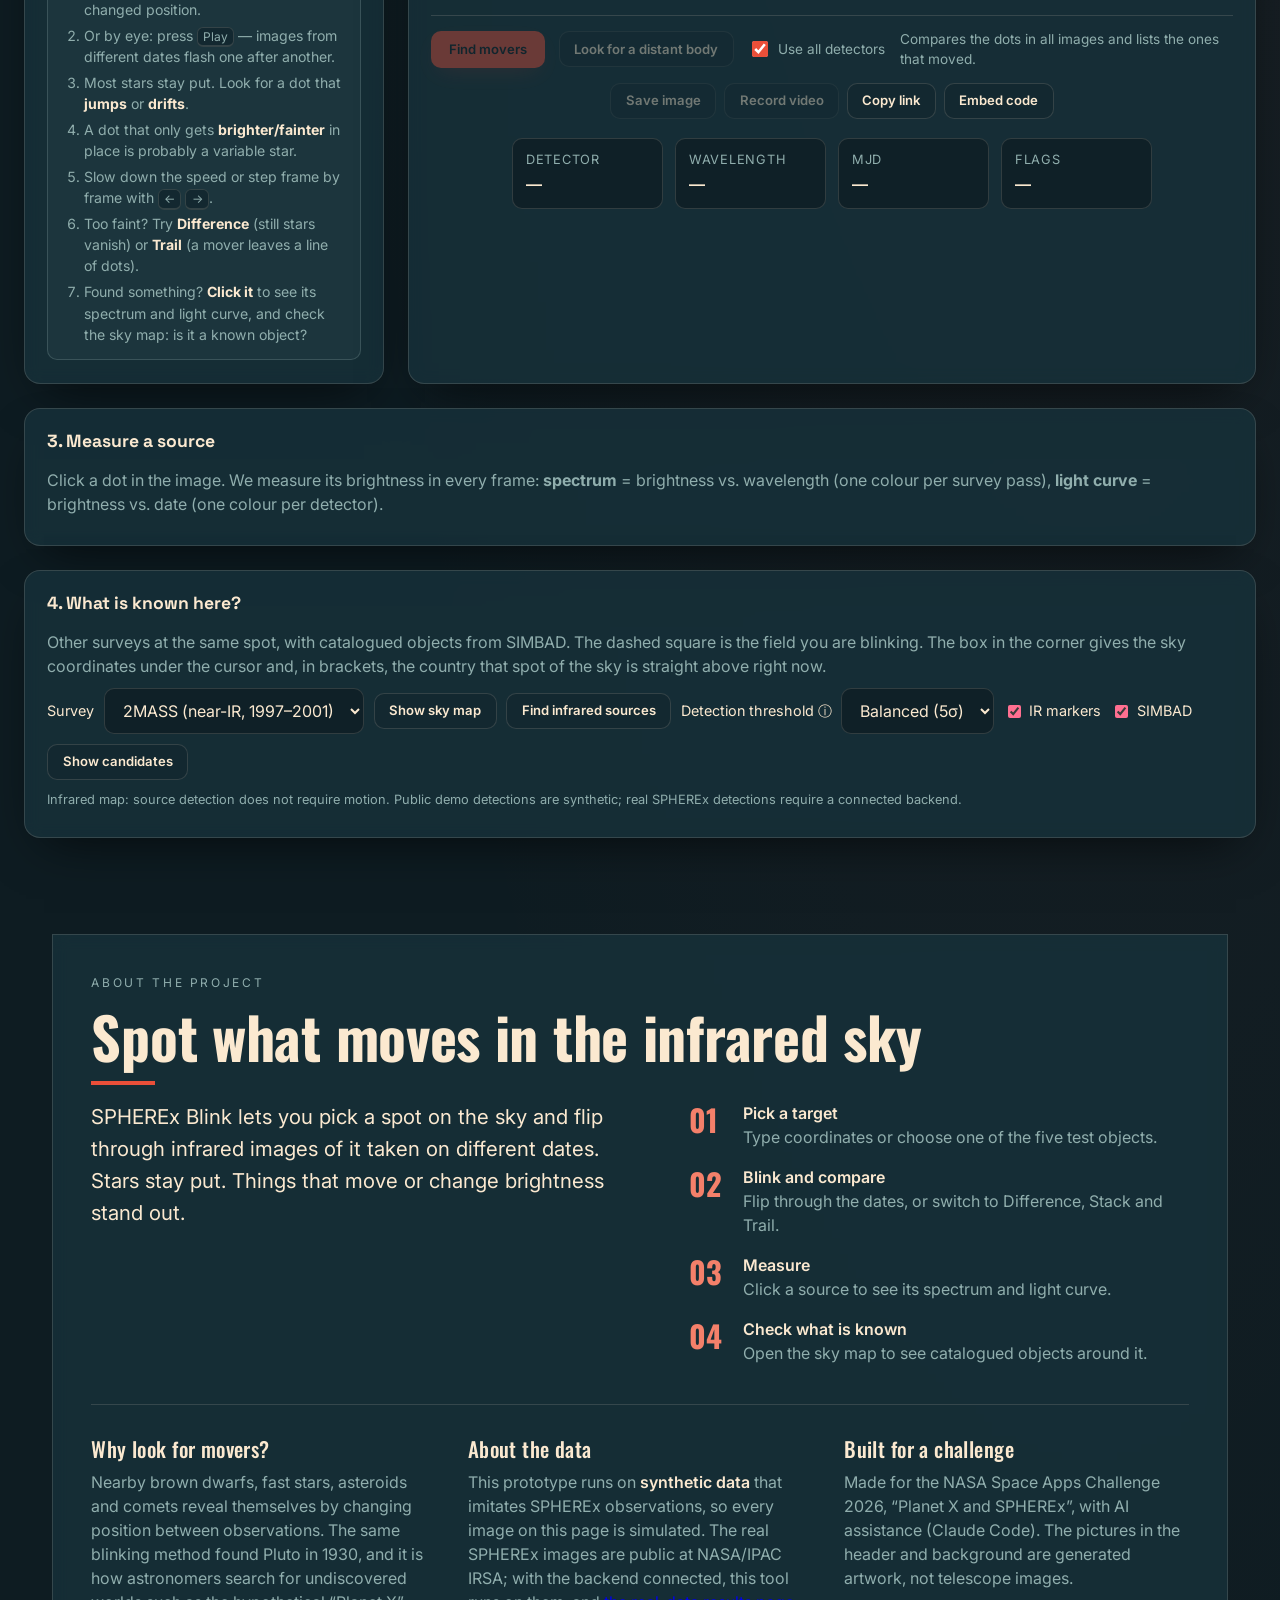
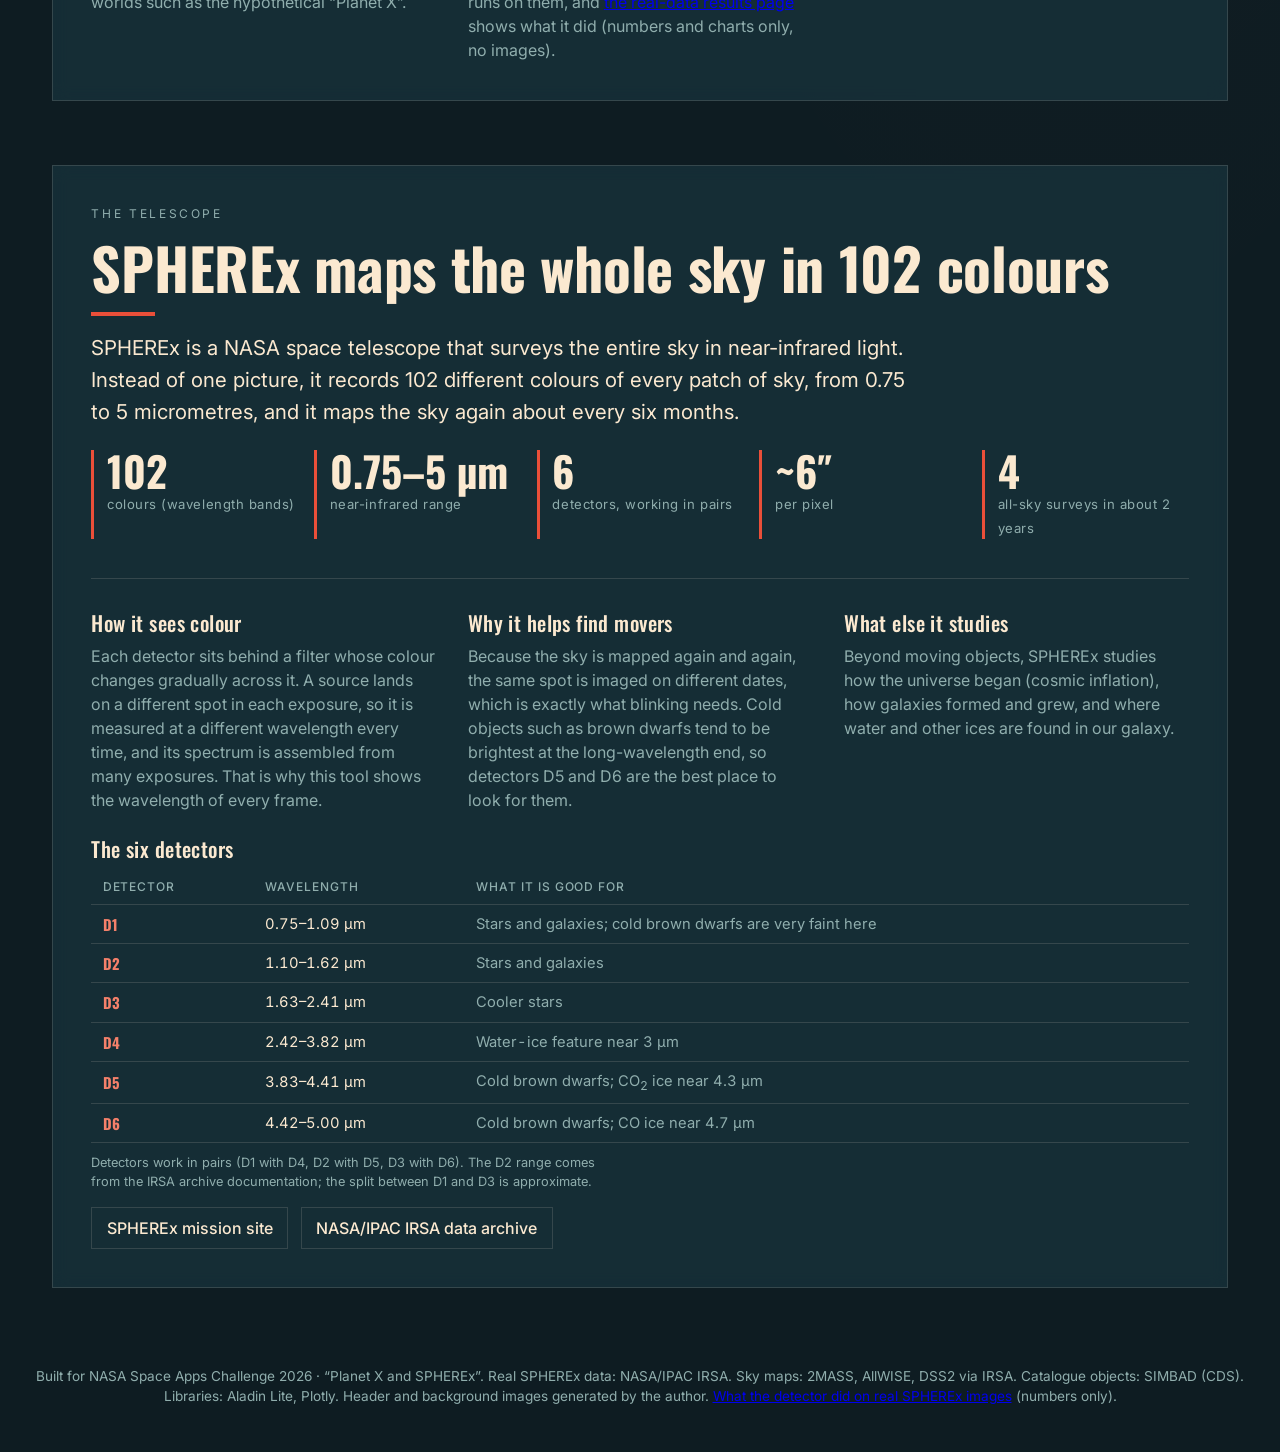
==== commit fec61ab1: "Replace cramped infrared table with clean candidate cards and explain threshold" ====
--- a/frontend/index.html
+++ b/frontend/index.html
@@ -12,7 +12,7 @@
   <link href="https://fonts.googleapis.com/css2?family=Inter:wght@400;500;600&family=Oswald:wght@500;700&family=Space+Grotesk:wght@500;700&display=swap" rel="stylesheet">
 
   <script>if (/[?&]embed=1(&|$)/.test(location.search)) document.documentElement.classList.add("embed");</script>   <!-- ?embed=1: workspace only, for an <iframe> -->
-  <link rel="stylesheet" href="css/styles.css?v=13">
+  <link rel="stylesheet" href="css/styles.css?v=14">
 </head>
 <body>
   <!-- Decorative animated starfield behind everything (pure CSS, aria-hidden) -->
@@ -284,7 +284,7 @@
           </select>
           <button type="button" class="btn btn-small" id="aladin-btn">Show sky map</button>
           <button type="button" class="btn btn-small" id="infrared-map-btn">Find infrared sources</button>
-          <label for="infrared-sigma">Detection threshold</label>
+          <label for="infrared-sigma" title="Minimum signal above estimated background noise. 4σ detects fainter peaks but more false positives; 7σ is stricter.">Detection threshold ⓘ</label>
           <select id="infrared-sigma" aria-label="Infrared detection threshold">
             <option value="4">Sensitive (4σ)</option>
             <option value="5" selected>Balanced (5σ)</option>
@@ -302,12 +302,7 @@
           <h3>Infrared source candidates</h3>
           <p class="muted small">Ranked by signal strength and detections across bands, not by movement. Scores are heuristic, not probabilities. A missing SIMBAD match does not mean a new discovery.</p>
           <button type="button" class="btn btn-small" id="infrared-export">Export candidates CSV</button>
-          <div class="table-scroll" style="max-height:340px;overflow:auto">
-            <table aria-label="Infrared source candidates">
-              <thead><tr><th>Rank</th><th>RA</th><th>Dec</th><th>Bands</th><th>Peak S/N</th><th>Score</th><th>SIMBAD</th></tr></thead>
-              <tbody id="infrared-rows"></tbody>
-            </table>
-          </div>
+          <div id="infrared-rows" class="infrared-cards" role="list" aria-label="Infrared source candidates"></div>
           <p class="muted small" id="infrared-detail" aria-live="polite">Select a candidate to inspect its band coverage.</p>
         </div>
         <p class="muted small" id="sky-geo-note" hidden></p>
@@ -399,6 +394,6 @@
 
   <!-- type="module" lets us use import/export without a bundler.
        NOTE: modules do NOT load from file:// – serve the folder over http. -->
-  <script type="module" src="js/main.js?v=14"></script>
+  <script type="module" src="js/main.js?v=15"></script>
 </body>
 </html>
